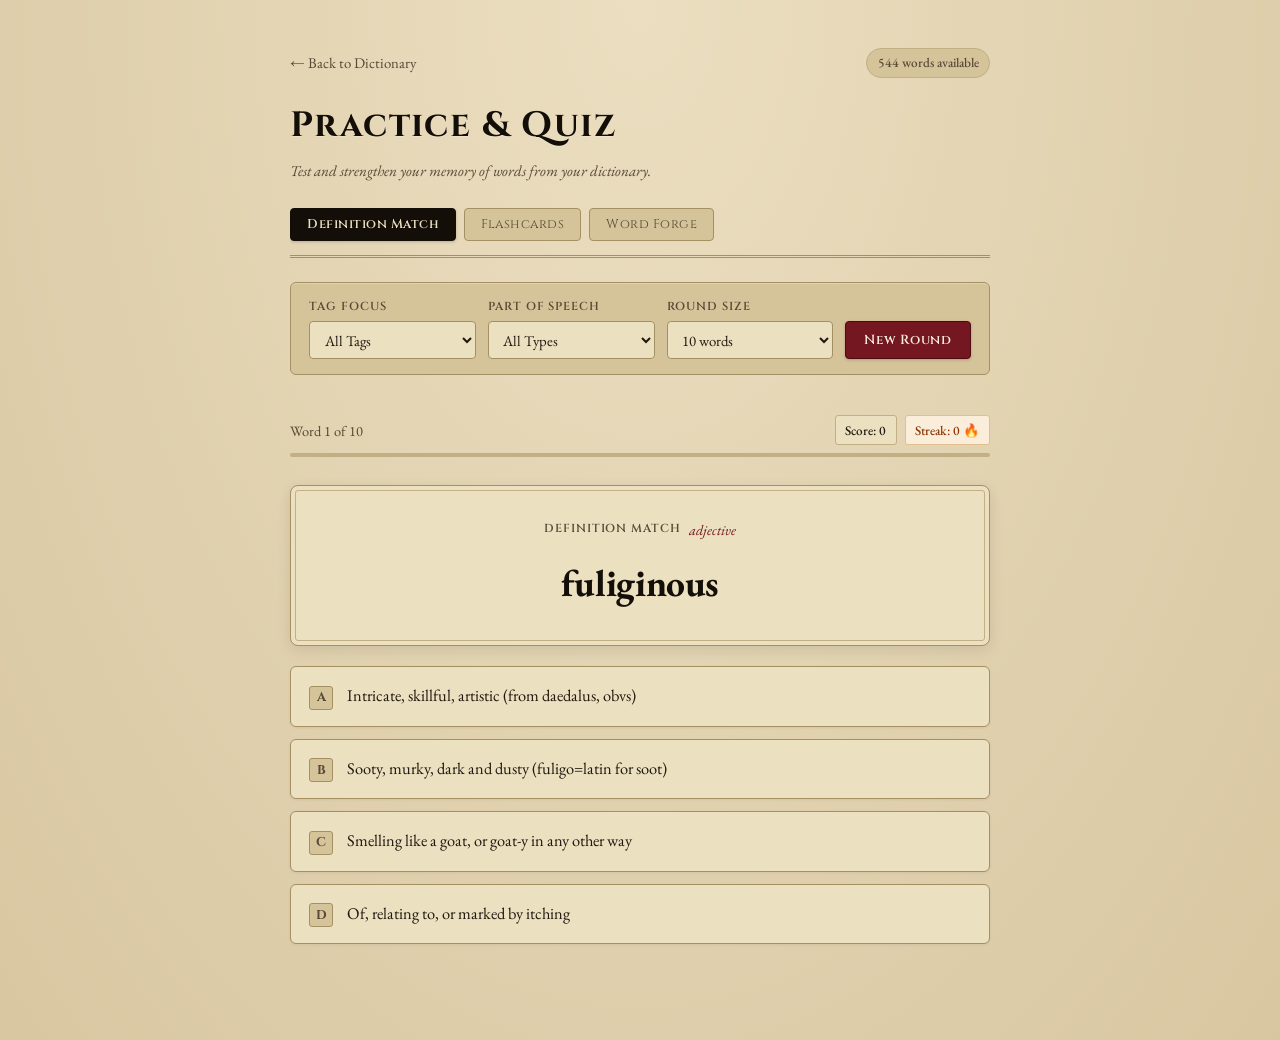
==== practice.html @ f1fd7e0b "Initial commit: Chelsea's Dictionary with 1800s vintage theme and practice games" ====
<!DOCTYPE html>
<html lang="en">
<head>
  <meta charset="UTF-8">
  <meta name="viewport" content="width=device-width, initial-scale=1.0, viewport-fit=cover">
  <meta name="theme-color" content="#e2d2ae">
  <meta name="description" content="Test and practice your vocabulary from Chelsea's Dictionary.">
  <title>Practice &amp; Quizzes &bull; Chelsea's Dictionary</title>
  <link rel="preconnect" href="https://fonts.googleapis.com">
  <link rel="preconnect" href="https://fonts.gstatic.com" crossorigin>
  <link href="https://fonts.googleapis.com/css2?family=Cinzel:wght@500;600;700&family=EB+Garamond:ital,wght@0,400..700;1,400..700&family=Libre+Baskerville:ital,wght@0,400;0,700;1,400&display=swap" rel="stylesheet">
  <link rel="stylesheet" href="css/styles.css">
</head>
<body>
  <div class="app-container">
    <header class="header">
      <div class="practice-top-nav">
        <a href="index.html" class="back-link">&larr; Back to Dictionary</a>
        <span class="pool-badge" id="practice-pool-badge">Loading words...</span>
      </div>

      <div class="practice-header-main">
        <h1 class="site-title">Practice &amp; Quiz</h1>
        <p class="practice-subtitle">Test and strengthen your memory of words from your dictionary.</p>
      </div>

      <!-- Mode Switcher Tabs -->
      <div class="mode-tabs" id="mode-tabs" role="tablist" aria-label="Game Modes">
        <button class="mode-tab-btn active" data-mode="quiz" role="tab" aria-selected="true">
          Definition Match
        </button>
        <button class="mode-tab-btn" data-mode="flashcards" role="tab" aria-selected="false">
          Flashcards
        </button>
        <button class="mode-tab-btn" data-mode="forge" role="tab" aria-selected="false">
          Word Forge
        </button>
      </div>

      <!-- Practice Controls & Filter Bar -->
      <div class="practice-controls-card">
        <div class="practice-controls-grid">
          <div class="control-col">
            <label for="practice-tag-select">Tag Focus</label>
            <select id="practice-tag-select" class="practice-select">
              <option value="all">All Tags</option>
              <option value="medical">medical</option>
              <option value="architecture">architecture</option>
              <option value="christian">christian</option>
              <option value="french">french</option>
              <option value="latin">latin</option>
            </select>
          </div>

          <div class="control-col">
            <label for="practice-pos-select">Part of Speech</label>
            <select id="practice-pos-select" class="practice-select">
              <option value="all">All Types</option>
              <option value="noun">noun</option>
              <option value="verb">verb</option>
              <option value="adjective">adjective</option>
              <option value="adverb">adverb</option>
              <option value="preposition">preposition</option>
              <option value="phrase">phrase</option>
            </select>
          </div>

          <div class="control-col">
            <label for="practice-round-size">Round Size</label>
            <select id="practice-round-size" class="practice-select">
              <option value="5">5 words</option>
              <option value="10" selected>10 words</option>
              <option value="20">20 words</option>
              <option value="all">All matching</option>
            </select>
          </div>

          <div class="control-col control-col-btn">
            <button id="practice-restart-btn" class="practice-action-btn" title="Restart with current settings">
              New Round
            </button>
          </div>
        </div>
      </div>
    </header>

    <main>
      <!-- Round Stats Bar -->
      <div class="round-status-bar" id="round-status-bar">
        <div class="status-left">
          <span class="status-progress-text" id="status-progress-text">Word 1 of 10</span>
        </div>
        <div class="status-right">
          <span class="stat-pill" id="score-pill">Score: 0</span>
          <span class="stat-pill streak-pill" id="streak-pill">Streak: 0 🔥</span>
        </div>
      </div>

      <!-- Progress Meter -->
      <div class="progress-meter" id="progress-meter">
        <div class="progress-meter-fill" id="progress-meter-fill" style="width: 0%"></div>
      </div>

      <!-- Game Arena (Displays Active Mode Screen) -->
      <div id="game-arena" class="game-arena" aria-live="polite">
        <!-- Injected dynamically by practice.js -->
      </div>
    </main>
  </div>

  <button id="back-to-top-btn" class="back-to-top-btn" aria-label="Back to top" title="Back to top">↑</button>

  <script type="module" src="js/practice.js"></script>
</body>
</html>
---- css/styles.css ----
:root {
  /* 1800s Antique Lexicon Color Palette - Darkened Aged Library Book */
  --bg: #e2d2ae;                /* Rich, darkened page of a very old library book */
  --bg-card: #d5c39a;           /* Deep aged vellum / library catalog stock */
  --bg-card-highlight: #ebe0bf; /* Warm inner folio leaf highlight */
  --bg-subtle: #cbb98e;         /* Toasted page margins */

  --text: #201810;              /* Dark iron-gall ink (rich antique charcoal-sepia) */
  --text-muted: #594836;        /* Aged walnut ink / secondary text */
  --text-light: #826f59;        /* Faded sepia / annotations & hints */

  --border: #c2af84;            /* Aged printer's rule */
  --border-dark: #a49063;       /* Engraved plate rule */
  --border-focus: #751720;      /* Bookbinder crimson focus */

  --accent-crimson: #751720;    /* Victorian Oxford crimson / morocco leather */
  --accent-crimson-hover: #5a1017;
  --accent-gold: #8a661c;       /* Antique brass / burnished gold */
  --accent-gold-light: #dfc792;

  --ink-black: #140e08;         /* Deepest printer's ink */

  /* Classical Lexicographical Typography */
  --font-serif: "EB Garamond", "Libre Baskerville", "Georgia", "Times New Roman", serif;
  --font-display: "Cinzel", "EB Garamond", "Georgia", serif;
  --font-sans: -apple-system, BlinkMacSystemFont, "Segoe UI", Roboto, "Helvetica Neue", Arial, sans-serif;
}

* {
  box-sizing: border-box;
  margin: 0;
  padding: 0;
}

html {
  -webkit-tap-highlight-color: transparent;
  scroll-behavior: smooth;
}

button, input, select, textarea, .filter-link, .tag-filter-btn, .tag-badge, .pos-choice-btn, .tag-choice-btn {
  touch-action: manipulation;
}

body {
  font-family: var(--font-serif);
  font-size: 1.05rem;
  background-color: var(--bg);
  color: var(--text);
  line-height: 1.6;
  -webkit-font-smoothing: antialiased;
  padding: 3rem 1.5rem 6rem;
  background-image: radial-gradient(ellipse at 50% 0%, rgba(243, 233, 208, 0.55) 0%, rgba(206, 187, 147, 0.5) 100%);
}

.app-container {
  max-width: 700px;
  margin: 0 auto;
}

/* ==========================================================================
   Header & Dictionary Identity
   ========================================================================== */
.header {
  margin-bottom: 2.5rem;
}

.header-row {
  display: flex;
  justify-content: space-between;
  align-items: center;
  margin-bottom: 1.25rem;
  flex-wrap: wrap;
  gap: 0.75rem;
}

.site-title {
  font-family: var(--font-display);
  font-size: 2.2rem;
  font-weight: 700;
  letter-spacing: 0.04em;
  color: var(--ink-black);
  text-shadow: 0 1px 0 rgba(243, 233, 208, 0.6);
}

.site-tagline {
  font-family: var(--font-serif);
  font-style: italic;
  font-size: 0.95rem;
  color: var(--text-muted);
  margin: 0.2rem 0 0.35rem;
  letter-spacing: 0.02em;
}

.word-count {
  font-family: var(--font-serif);
  font-style: italic;
  font-size: 0.875rem;
  color: var(--text-muted);
}

.header-actions {
  display: flex;
  align-items: center;
  gap: 0.6rem;
  flex-wrap: wrap;
}

.sort-select {
  background-color: var(--bg-card-highlight);
  color: var(--text);
  border: 1px solid var(--border-dark);
  padding: 0.45rem 0.65rem;
  border-radius: 4px;
  font-size: 0.875rem;
  font-family: var(--font-serif);
  outline: none;
  cursor: pointer;
  box-shadow: inset 0 1px 2px rgba(32, 24, 16, 0.06);
  transition: all 0.15s ease;
}

.sort-select:hover {
  border-color: var(--text-muted);
  background-color: #f2e7cc;
}

.sort-select:focus {
  border-color: var(--border-focus);
  background-color: #f2e7cc;
}

.export-btn {
  background-color: var(--bg-card-highlight);
  color: var(--text);
  border: 1px solid var(--border-dark);
  padding: 0.45rem 0.85rem;
  border-radius: 4px;
  font-size: 0.875rem;
  font-family: var(--font-serif);
  font-weight: 600;
  cursor: pointer;
  box-shadow: 0 1px 2px rgba(32, 24, 16, 0.06);
  transition: all 0.15s ease;
}

.export-btn:hover {
  border-color: var(--text-muted);
  background-color: #f2e7cc;
  color: var(--ink-black);
}

.add-word-btn {
  background-color: var(--accent-crimson);
  color: #f6ecdc;
  border: 1px solid #4a0c12;
  padding: 0.45rem 1rem;
  border-radius: 4px;
  font-size: 0.825rem;
  font-family: var(--font-display);
  letter-spacing: 0.04em;
  font-weight: 600;
  cursor: pointer;
  box-shadow: 0 1px 3px rgba(117, 23, 32, 0.3), inset 0 1px 0 rgba(243, 233, 208, 0.2);
  transition: all 0.15s ease;
}

.add-word-btn:hover {
  background-color: var(--accent-crimson-hover);
  box-shadow: 0 2px 5px rgba(117, 23, 32, 0.4);
}

/* ==========================================================================
   Search Register
   ========================================================================== */
.search-box {
  position: relative;
  margin-bottom: 1.25rem;
}

.search-input {
  width: 100%;
  padding: 0.75rem 2rem 0.75rem 0.95rem;
  font-size: 1.025rem;
  font-family: var(--font-serif);
  color: var(--text);
  background: var(--bg-card-highlight);
  border: 1px solid var(--border-dark);
  border-radius: 4px;
  outline: none;
  box-shadow: inset 0 1px 2px rgba(32, 24, 16, 0.08);
  transition: border-color 0.15s ease, background-color 0.15s ease, box-shadow 0.15s ease;
}

.search-input::placeholder {
  color: var(--text-light);
  font-style: italic;
}

.search-input:focus {
  border-color: var(--accent-crimson);
  background-color: #f2e7cc;
  box-shadow: 0 0 0 2px rgba(117, 23, 32, 0.14);
}

.clear-btn {
  position: absolute;
  right: 0.75rem;
  top: 50%;
  transform: translateY(-50%);
  background: none;
  border: none;
  color: var(--text-light);
  cursor: pointer;
  font-size: 0.95rem;
  padding: 0.2rem;
  display: none;
}

.clear-btn:hover {
  color: var(--text);
}

/* ==========================================================================
   Filters (Part of Speech & Tags)
   ========================================================================== */
.filter-group {
  display: flex;
  gap: 1.15rem;
  flex-wrap: wrap;
  padding-bottom: 0.75rem;
}

.filter-link {
  background: none;
  border: none;
  color: var(--text-muted);
  font-family: var(--font-serif);
  font-size: 0.95rem;
  cursor: pointer;
  padding: 0.2rem 0;
  text-decoration: none;
  transition: color 0.15s ease, border-color 0.15s ease;
}

.filter-link:hover {
  color: var(--text);
}

.filter-link.active {
  color: var(--accent-crimson);
  font-weight: 700;
  border-bottom: 2px solid var(--accent-crimson);
}

/* Tag Filter Row */
.tag-filter-row {
  display: flex;
  gap: 0.5rem;
  align-items: center;
  flex-wrap: wrap;
  padding-top: 0.65rem;
  border-top: 1px solid var(--border);
  border-bottom: 3px double var(--border-dark);
  padding-bottom: 0.85rem;
}

.tag-filter-label {
  font-family: var(--font-display);
  font-size: 0.725rem;
  font-weight: 600;
  color: var(--text-muted);
  text-transform: uppercase;
  letter-spacing: 0.08em;
  margin-right: 0.25rem;
}

.tag-filter-btn {
  background: var(--bg-card);
  border: 1px solid var(--border-dark);
  color: var(--text-muted);
  font-family: var(--font-serif);
  font-size: 0.825rem;
  padding: 0.2rem 0.65rem;
  border-radius: 3px;
  cursor: pointer;
  transition: all 0.15s ease;
}

.tag-filter-btn:hover {
  border-color: var(--text);
  color: var(--text);
  background-color: var(--bg-card-highlight);
}

.tag-filter-btn.active {
  background: var(--ink-black);
  color: var(--bg-card-highlight);
  border-color: var(--ink-black);
  font-weight: 600;
}

/* ==========================================================================
   Dictionary Word Entries
   ========================================================================== */
.words-list {
  display: flex;
  flex-direction: column;
}

.word-item {
  padding: 1.85rem 0;
  border-bottom: 1px solid var(--border);
  position: relative;
}

.word-header {
  display: flex;
  justify-content: space-between;
  align-items: baseline;
  gap: 0.75rem;
  margin-bottom: 0.35rem;
}

.word-term-group {
  display: flex;
  align-items: baseline;
  gap: 0.65rem;
  flex-wrap: wrap;
}

.word-term {
  font-family: var(--font-serif);
  font-size: 1.65rem;
  font-weight: 700;
  color: var(--ink-black);
  letter-spacing: -0.01em;
}

.word-pos {
  font-family: var(--font-serif);
  font-size: 0.95rem;
  color: var(--accent-crimson);
  font-style: italic;
}

/* Word Actions (Edit & Delete) */
.word-actions {
  display: flex;
  align-items: center;
  gap: 0.65rem;
  opacity: 0;
  transition: opacity 0.15s ease;
}

.word-item:hover .word-actions {
  opacity: 1;
}

.edit-word-btn {
  background: none;
  border: none;
  color: var(--text-muted);
  font-size: 0.825rem;
  font-family: var(--font-serif);
  font-style: italic;
  cursor: pointer;
  text-decoration: underline;
  text-underline-offset: 3px;
  padding: 0.2rem 0.25rem;
  transition: color 0.15s ease;
}

.edit-word-btn:hover {
  color: var(--accent-crimson);
}

.delete-word-btn {
  background: none;
  border: none;
  color: var(--text-light);
  font-size: 0.95rem;
  cursor: pointer;
  padding: 0.2rem 0.25rem;
  transition: color 0.15s ease;
}

.delete-word-btn:hover {
  color: var(--accent-crimson);
}

@media (hover: none) {
  .word-actions {
    opacity: 0.85;
  }
}

.word-definition {
  font-family: var(--font-serif);
  font-size: 1.075rem;
  color: var(--text);
  line-height: 1.65;
  margin-bottom: 0.55rem;
}

/* Word Tags Badges */
.word-tags {
  display: flex;
  gap: 0.4rem;
  flex-wrap: wrap;
  margin-top: 0.5rem;
}

.tag-badge {
  font-family: var(--font-serif);
  font-size: 0.775rem;
  color: var(--text-muted);
  background-color: var(--bg-card);
  border: 1px solid var(--border);
  padding: 0.15rem 0.55rem;
  border-radius: 3px;
  cursor: pointer;
  letter-spacing: 0.02em;
  transition: all 0.15s ease;
}

.tag-badge:hover {
  background-color: var(--accent-crimson);
  color: #f6ecdc;
  border-color: var(--accent-crimson);
}

.word-meta {
  font-family: var(--font-serif);
  font-size: 0.85rem;
  color: var(--text-light);
  font-style: italic;
  display: flex;
  gap: 0.5rem;
  align-items: center;
  flex-wrap: wrap;
  margin-top: 0.45rem;
}

.word-meta-item {
  display: inline-flex;
  align-items: center;
}

.word-meta-dot {
  color: var(--border-dark);
  margin: 0 0.2rem;
}

/* ==========================================================================
   Empty State
   ========================================================================== */
.empty-state {
  padding: 4rem 0;
  text-align: center;
}

.empty-title {
  font-family: var(--font-display);
  font-size: 1.15rem;
  color: var(--ink-black);
  margin-bottom: 0.35rem;
}

.empty-hint {
  font-family: var(--font-serif);
  font-size: 0.925rem;
  color: var(--text-muted);
}

.empty-hint code {
  background-color: var(--bg-card);
  border: 1px solid var(--border);
  padding: 0.15rem 0.4rem;
  border-radius: 3px;
  font-family: monospace;
  font-size: 0.85rem;
}

/* ==========================================================================
   Modal Dialogs (Folio Cards)
   ========================================================================== */
.modal-dialog {
  border: 1px solid var(--border-dark);
  border-radius: 8px;
  box-shadow: 0 20px 35px -5px rgba(32, 24, 16, 0.28), 0 8px 15px -6px rgba(32, 24, 16, 0.18);
  padding: 0;
  max-width: 530px;
  width: 90%;
  margin: auto;
  background: var(--bg-card-highlight);
}

.modal-dialog::backdrop {
  background-color: rgba(20, 14, 8, 0.55);
  backdrop-filter: blur(2px);
}

.modal-content {
  padding: 1.75rem;
}

.modal-header {
  display: flex;
  justify-content: space-between;
  align-items: center;
  margin-bottom: 1.25rem;
  border-bottom: 1px solid var(--border);
  padding-bottom: 0.75rem;
}

.modal-title {
  font-family: var(--font-display);
  font-size: 1.35rem;
  font-weight: 700;
  color: var(--ink-black);
  letter-spacing: 0.02em;
}

.modal-close-icon {
  background: none;
  border: none;
  font-size: 1.2rem;
  color: var(--text-muted);
  cursor: pointer;
  padding: 0.2rem;
}

.modal-close-icon:hover {
  color: var(--ink-black);
}

.form-field {
  margin-bottom: 1rem;
  display: flex;
  flex-direction: column;
  gap: 0.35rem;
}

.form-field label {
  font-family: var(--font-display);
  font-size: 0.75rem;
  font-weight: 600;
  color: var(--text-muted);
  text-transform: uppercase;
  letter-spacing: 0.06em;
}

.form-field input,
.form-field select,
.form-field textarea {
  width: 100%;
  padding: 0.65rem 0.8rem;
  font-size: 0.975rem;
  font-family: var(--font-serif);
  border: 1px solid var(--border-dark);
  border-radius: 4px;
  outline: none;
  background: var(--bg-card-highlight);
  color: var(--text);
  line-height: 1.5;
  transition: border-color 0.15s ease, box-shadow 0.15s ease, background-color 0.15s ease;
}

.form-field textarea {
  resize: vertical;
}

#smart-text-input {
  background: #f2e7cc;
}

.form-field input:focus,
.form-field select:focus,
.form-field textarea:focus {
  border-color: var(--accent-crimson);
  background: #f2e7cc;
  box-shadow: 0 0 0 2px rgba(117, 23, 32, 0.14);
}

/* Tag Picker in Modals */
.tag-picker {
  display: flex;
  flex-wrap: wrap;
  gap: 0.4rem;
  margin-bottom: 0.35rem;
}

.tag-choice-btn {
  background-color: var(--bg-card);
  border: 1px solid var(--border-dark);
  color: var(--text-muted);
  font-family: var(--font-serif);
  font-size: 0.825rem;
  padding: 0.25rem 0.65rem;
  border-radius: 3px;
  cursor: pointer;
  transition: all 0.15s ease;
}

.tag-choice-btn:hover {
  border-color: var(--text);
  color: var(--text);
}

.tag-choice-btn.active {
  background-color: var(--accent-crimson);
  color: #f6ecdc;
  border-color: var(--accent-crimson);
  font-weight: 600;
}

/* POS Picker in Modals */
.pos-picker {
  display: flex;
  flex-wrap: wrap;
  gap: 0.4rem;
  margin-bottom: 0.35rem;
}

.pos-choice-btn {
  background-color: var(--bg-card);
  border: 1px solid var(--border-dark);
  color: var(--text-muted);
  font-family: var(--font-serif);
  font-size: 0.825rem;
  padding: 0.25rem 0.65rem;
  border-radius: 3px;
  cursor: pointer;
  transition: all 0.15s ease;
}

.pos-choice-btn:hover {
  border-color: var(--text);
  color: var(--text);
}

.pos-choice-btn.active {
  background-color: var(--accent-crimson);
  color: #f6ecdc;
  border-color: var(--accent-crimson);
  font-weight: 600;
}

/* Parsed Preview */
.parsed-preview {
  background-color: var(--bg-card);
  border: 1px solid var(--border-dark);
  border-radius: 4px;
  padding: 0.85rem;
  margin-bottom: 1.25rem;
  font-size: 0.875rem;
  font-family: var(--font-serif);
}

.preview-header {
  font-family: var(--font-display);
  font-size: 0.725rem;
  font-weight: 600;
  color: var(--text-muted);
  text-transform: uppercase;
  letter-spacing: 0.08em;
  margin-bottom: 0.4rem;
}

.preview-row {
  display: flex;
  gap: 0.5rem;
  margin-top: 0.25rem;
  line-height: 1.4;
}

.preview-label {
  color: var(--text-muted);
  width: 110px;
  flex-shrink: 0;
}

.preview-val {
  color: var(--text);
  font-weight: 600;
  word-break: break-word;
}

/* Export Modal Styles */
.export-options {
  display: flex;
  flex-direction: column;
  gap: 0.5rem;
}

.radio-option {
  display: flex;
  align-items: flex-start;
  gap: 0.65rem;
  padding: 0.65rem 0.8rem;
  border: 1px solid var(--border);
  border-radius: 4px;
  cursor: pointer;
  transition: all 0.15s ease;
  background: var(--bg-card);
}

.radio-option:hover {
  border-color: var(--border-dark);
  background: var(--bg-card-highlight);
}

.radio-option:has(input:checked) {
  border-color: var(--accent-crimson);
  background: #f2e7cc;
}

.radio-option input[type="radio"] {
  width: auto;
  margin-top: 0.25rem;
  cursor: pointer;
  accent-color: var(--accent-crimson);
}

.option-title {
  display: block;
  font-family: var(--font-serif);
  font-weight: 600;
  font-size: 0.95rem;
  color: var(--text);
}

.option-desc {
  display: block;
  font-family: var(--font-serif);
  font-size: 0.825rem;
  color: var(--text-muted);
  margin-top: 0.1rem;
}

.export-preview {
  background-color: #f2e7cc;
  border: 1px solid var(--border-dark);
  border-radius: 4px;
  padding: 0.75rem;
  font-family: "Courier New", Courier, monospace;
  font-size: 0.8rem;
  line-height: 1.45;
  color: var(--text);
  max-height: 140px;
  overflow-y: auto;
  white-space: pre-wrap;
  word-break: break-word;
}

.modal-actions {
  display: flex;
  justify-content: flex-end;
  gap: 0.75rem;
  margin-top: 1.25rem;
}

.btn-cancel {
  background: none;
  border: 1px solid transparent;
  color: var(--text-muted);
  font-family: var(--font-serif);
  padding: 0.5rem 1rem;
  border-radius: 4px;
  font-size: 0.925rem;
  cursor: pointer;
}

.btn-cancel:hover {
  color: var(--text);
}

.btn-save {
  background: var(--accent-crimson);
  color: #f6ecdc;
  border: 1px solid #4a0c12;
  padding: 0.5rem 1.35rem;
  border-radius: 4px;
  font-size: 0.85rem;
  font-family: var(--font-display);
  letter-spacing: 0.03em;
  font-weight: 600;
  cursor: pointer;
  box-shadow: 0 1px 3px rgba(117, 23, 32, 0.25);
  transition: background-color 0.15s ease, opacity 0.15s ease;
}

.btn-save:hover:not(:disabled) {
  background-color: var(--accent-crimson-hover);
}

.btn-save:disabled {
  opacity: 0.4;
  cursor: not-allowed;
}

/* ==========================================================================
   Local Dev Indicator & Back to Top
   ========================================================================== */
.dev-indicator {
  position: fixed;
  bottom: 1rem;
  right: 1rem;
  background-color: var(--ink-black);
  color: #dfc792;
  border: 1px solid var(--border-dark);
  font-family: var(--font-serif);
  font-size: 0.775rem;
  padding: 0.35rem 0.7rem;
  border-radius: 999px;
  display: flex;
  align-items: center;
  gap: 0.4rem;
  opacity: 0.75;
  transition: opacity 0.2s ease;
  z-index: 1000;
}

.dev-indicator:hover {
  opacity: 1;
}

.pulse-dot {
  width: 6px;
  height: 6px;
  background-color: #3cb371;
  border-radius: 50%;
}

.back-to-top-btn {
  position: fixed;
  bottom: calc(1.5rem + env(safe-area-inset-bottom, 0px));
  right: 1.25rem;
  width: 42px;
  height: 42px;
  border-radius: 50%;
  background-color: var(--ink-black);
  color: #f6ecdc;
  border: 1px solid var(--accent-gold);
  box-shadow: 0 4px 12px rgba(32, 24, 16, 0.25);
  font-size: 1.15rem;
  font-weight: 600;
  display: flex;
  align-items: center;
  justify-content: center;
  cursor: pointer;
  opacity: 0;
  visibility: hidden;
  transform: translateY(8px);
  transition: opacity 0.2s ease, transform 0.2s ease, visibility 0.2s ease, background-color 0.2s ease;
  z-index: 900;
}

.back-to-top-btn.visible {
  opacity: 0.95;
  visibility: visible;
  transform: translateY(0);
}

.back-to-top-btn:hover {
  background-color: var(--accent-crimson);
  border-color: var(--accent-crimson);
}

.back-to-top-btn:active {
  transform: scale(0.92);
  opacity: 1;
}

/* ==========================================================================
   Practice & Quiz Page Styles
   ========================================================================== */
.title-with-nav {
  display: flex;
  align-items: baseline;
  gap: 0.75rem;
  flex-wrap: wrap;
}

.practice-nav-btn {
  display: inline-flex;
  align-items: center;
  font-size: 0.85rem;
  font-family: var(--font-serif);
  font-style: italic;
  color: var(--accent-crimson);
  background-color: var(--bg-card);
  border: 1px solid var(--border);
  padding: 0.25rem 0.75rem;
  border-radius: 999px;
  text-decoration: none;
  font-weight: 600;
  transition: all 0.15s ease;
}

.practice-nav-btn:hover {
  background-color: var(--accent-crimson);
  color: #f6ecdc;
  border-color: var(--accent-crimson);
}

.practice-top-nav {
  display: flex;
  justify-content: space-between;
  align-items: center;
  margin-bottom: 1.25rem;
}

.back-link {
  font-size: 0.925rem;
  font-family: var(--font-serif);
  color: var(--text-muted);
  text-decoration: none;
  display: inline-flex;
  align-items: center;
  gap: 0.25rem;
  transition: color 0.15s ease;
}

.back-link:hover {
  color: var(--accent-crimson);
}

.pool-badge {
  font-size: 0.825rem;
  font-family: var(--font-serif);
  color: var(--text-muted);
  background: var(--bg-card);
  border: 1px solid var(--border);
  padding: 0.2rem 0.65rem;
  border-radius: 999px;
  font-weight: 500;
}

.practice-header-main {
  margin-bottom: 1.5rem;
}

.practice-subtitle {
  font-family: var(--font-serif);
  font-style: italic;
  font-size: 0.95rem;
  color: var(--text-muted);
  margin-top: 0.35rem;
}

/* Mode Switcher Tabs */
.mode-tabs {
  display: flex;
  gap: 0.5rem;
  border-bottom: 3px double var(--border-dark);
  padding-bottom: 0.85rem;
  margin-bottom: 1.5rem;
  overflow-x: auto;
  scrollbar-width: none;
}

.mode-tabs::-webkit-scrollbar {
  display: none;
}

.mode-tab-btn {
  background: var(--bg-card);
  border: 1px solid var(--border-dark);
  color: var(--text-muted);
  font-family: var(--font-display);
  font-size: 0.8rem;
  letter-spacing: 0.04em;
  padding: 0.45rem 1rem;
  border-radius: 4px;
  cursor: pointer;
  transition: all 0.15s ease;
  white-space: nowrap;
}

.mode-tab-btn:hover {
  border-color: var(--text);
  color: var(--text);
}

.mode-tab-btn.active {
  background-color: var(--ink-black);
  color: var(--bg-card-highlight);
  border-color: var(--ink-black);
  font-weight: 600;
  box-shadow: 0 1px 3px rgba(32, 24, 16, 0.22);
}

/* Practice Controls Card */
.practice-controls-card {
  background-color: var(--bg-card);
  border: 1px solid var(--border-dark);
  border-radius: 6px;
  padding: 0.95rem 1.15rem;
  margin-bottom: 1.5rem;
  box-shadow: inset 0 1px 0 rgba(243, 233, 208, 0.4);
}

.practice-controls-grid {
  display: flex;
  gap: 0.75rem;
  flex-wrap: wrap;
  align-items: flex-end;
}

.control-col {
  flex: 1;
  min-width: 120px;
  display: flex;
  flex-direction: column;
  gap: 0.3rem;
}

.control-col label {
  font-family: var(--font-display);
  font-size: 0.725rem;
  font-weight: 600;
  color: var(--text-muted);
  text-transform: uppercase;
  letter-spacing: 0.08em;
}

.practice-select {
  width: 100%;
  background: var(--bg-card-highlight);
  border: 1px solid var(--border-dark);
  color: var(--text);
  font-size: 0.925rem;
  font-family: var(--font-serif);
  padding: 0.45rem 0.65rem;
  border-radius: 4px;
  outline: none;
  min-height: 38px;
  transition: border-color 0.15s ease, box-shadow 0.15s ease, background-color 0.15s ease;
}

.practice-select:focus {
  border-color: var(--accent-crimson);
  background-color: #f2e7cc;
  box-shadow: 0 0 0 2px rgba(117, 23, 32, 0.12);
}

.control-col-btn {
  flex: 0 0 auto;
}

.practice-action-btn {
  background-color: var(--accent-crimson);
  color: #f6ecdc;
  border: 1px solid #4a0c12;
  font-family: var(--font-display);
  font-size: 0.825rem;
  letter-spacing: 0.04em;
  font-weight: 600;
  padding: 0.45rem 1.15rem;
  border-radius: 4px;
  cursor: pointer;
  min-height: 38px;
  box-shadow: 0 1px 3px rgba(117, 23, 32, 0.25);
  transition: background-color 0.15s ease;
  display: inline-flex;
  align-items: center;
  justify-content: center;
}

.practice-action-btn:hover {
  background-color: var(--accent-crimson-hover);
}

/* Round Status Bar & Progress Meter */
.round-status-bar {
  display: flex;
  justify-content: space-between;
  align-items: center;
  margin-bottom: 0.5rem;
  font-size: 0.9rem;
  font-family: var(--font-serif);
  color: var(--text-muted);
}

.status-right {
  display: flex;
  gap: 0.5rem;
  align-items: center;
}

.stat-pill {
  background: var(--bg-card-highlight);
  border: 1px solid var(--border);
  padding: 0.2rem 0.6rem;
  border-radius: 3px;
  font-weight: 500;
  font-size: 0.825rem;
  color: var(--text);
  font-family: var(--font-serif);
}

.streak-pill {
  color: #8b3400;
  background: #faeedb;
  border-color: #e5be90;
}

.progress-meter {
  height: 4px;
  background: var(--border);
  border-radius: 2px;
  overflow: hidden;
  margin-bottom: 1.75rem;
}

.progress-meter-fill {
  height: 100%;
  background: var(--accent-crimson);
  border-radius: 2px;
  transition: width 0.3s cubic-bezier(0.16, 1, 0.3, 1);
}

/* ==========================================================================
   Quiz Mode (Definition Match)
   ========================================================================== */
.quiz-container {
  display: flex;
  flex-direction: column;
  gap: 1.25rem;
}

.quiz-prompt-card {
  background: var(--bg-card-highlight);
  border: 1px solid var(--border-dark);
  border-radius: 8px;
  padding: 2rem 1.5rem;
  text-align: center;
  box-shadow: 0 4px 14px rgba(32, 24, 16, 0.1);
  outline: 1px solid var(--border);
  outline-offset: -6px;
}

.quiz-prompt-header {
  display: flex;
  justify-content: center;
  align-items: center;
  gap: 0.5rem;
  margin-bottom: 0.75rem;
}

.quiz-hint-tag {
  font-family: var(--font-display);
  font-size: 0.725rem;
  font-weight: 600;
  text-transform: uppercase;
  letter-spacing: 0.08em;
  color: var(--text-muted);
}

.quiz-pos-badge {
  font-family: var(--font-serif);
  font-size: 0.9rem;
  font-style: italic;
  color: var(--accent-crimson);
}

.quiz-prompt-word {
  font-family: var(--font-serif);
  font-size: 2.35rem;
  font-weight: 700;
  letter-spacing: -0.01em;
  color: var(--ink-black);
}

.quiz-choices-grid {
  display: grid;
  grid-template-columns: 1fr;
  gap: 0.75rem;
}

.quiz-choice-btn {
  display: flex;
  align-items: baseline;
  gap: 0.85rem;
  background: var(--bg-card-highlight);
  border: 1px solid var(--border-dark);
  border-radius: 6px;
  padding: 1rem 1.15rem;
  text-align: left;
  cursor: pointer;
  font-family: var(--font-serif);
  font-size: 1.025rem;
  color: var(--text);
  line-height: 1.5;
  transition: all 0.15s ease;
  box-shadow: 0 1px 3px rgba(32, 24, 16, 0.06);
}

.quiz-choice-btn:hover:not(:disabled) {
  border-color: var(--text);
  background-color: #f2e7cc;
  transform: translateY(-1px);
  box-shadow: 0 3px 8px rgba(32, 24, 16, 0.12);
}

.choice-letter {
  font-family: var(--font-display);
  font-size: 0.8rem;
  font-weight: 700;
  color: var(--text-muted);
  border: 1px solid var(--border-dark);
  background: var(--bg-card);
  border-radius: 3px;
  width: 24px;
  height: 24px;
  display: inline-flex;
  align-items: center;
  justify-content: center;
  flex-shrink: 0;
}

.quiz-choice-btn.correct {
  border-color: #275629 !important;
  background-color: #e2ede3 !important;
  color: #173b18 !important;
  font-weight: 600;
}

.quiz-choice-btn.correct .choice-letter {
  border-color: #275629;
  background: #275629;
  color: #f6ecdc;
}

.quiz-choice-btn.incorrect {
  border-color: #8b1f1f !important;
  background-color: #f3dddd !important;
  color: #5c1111 !important;
  opacity: 0.88;
}

.quiz-choice-btn.incorrect .choice-letter {
  border-color: #8b1f1f;
  background: #8b1f1f;
  color: #f6ecdc;
}

.quiz-feedback-box {
  border-radius: 6px;
  padding: 1.1rem 1.35rem;
  display: flex;
  justify-content: space-between;
  align-items: center;
  gap: 1rem;
  flex-wrap: wrap;
  animation: fadeIn 0.2s ease;
}

.feedback-correct {
  background: #e2ede3;
  border: 1px solid #a3cba8;
  color: #173b18;
}

.feedback-incorrect {
  background: #f3dddd;
  border: 1px solid #dfa5a5;
  color: #5c1111;
}

.feedback-title {
  font-family: var(--font-display);
  font-weight: 700;
  font-size: 1rem;
  letter-spacing: 0.02em;
  margin-bottom: 0.2rem;
}

.feedback-desc {
  font-family: var(--font-serif);
  font-size: 0.95rem;
  line-height: 1.45;
}

.feedback-meta {
  font-family: var(--font-serif);
  font-style: italic;
  font-size: 0.825rem;
  opacity: 0.9;
  margin-top: 0.25rem;
}

.feedback-next-btn {
  background: var(--ink-black);
  color: #f6ecdc;
  border: 1px solid var(--ink-black);
  font-family: var(--font-display);
  font-size: 0.85rem;
  letter-spacing: 0.04em;
  font-weight: 600;
  padding: 0.65rem 1.35rem;
  border-radius: 4px;
  cursor: pointer;
  box-shadow: 0 1px 3px rgba(32, 24, 16, 0.25);
  transition: background 0.15s ease;
  flex-shrink: 0;
}

.feedback-next-btn:hover {
  background: #32251a;
}

/* ==========================================================================
   Flashcards Mode (Archival Index Cards)
   ========================================================================== */
.flashcard-scene {
  perspective: 1000px;
  display: flex;
  flex-direction: column;
  gap: 1.5rem;
}

.flashcard {
  width: 100%;
  min-height: 280px;
  border-radius: 8px;
  position: relative;
  transform-style: preserve-3d;
  transition: transform 0.4s cubic-bezier(0.16, 1, 0.3, 1);
  cursor: pointer;
  box-shadow: 0 8px 24px rgba(32, 24, 16, 0.14);
}

.flashcard.is-flipped {
  transform: rotateY(180deg);
}

.flashcard-face {
  position: absolute;
  width: 100%;
  height: 100%;
  backface-visibility: hidden;
  border-radius: 8px;
  border: 1px solid var(--border-dark);
  background: var(--bg-card-highlight);
  outline: 1px solid var(--border);
  outline-offset: -8px;
  padding: 1.75rem;
  display: flex;
  flex-direction: column;
  justify-content: space-between;
  box-sizing: border-box;
}

.flashcard-back {
  transform: rotateY(180deg);
  background: #d4c297;
  border: 1px solid var(--border-dark);
  outline: 1px solid var(--border);
  outline-offset: -8px;
}

.flashcard-header {
  display: flex;
  justify-content: space-between;
  align-items: center;
}

.flashcard-badge {
  font-family: var(--font-display);
  font-size: 0.725rem;
  font-weight: 600;
  text-transform: uppercase;
  letter-spacing: 0.08em;
  color: var(--text-muted);
}

.flashcard-pos {
  font-family: var(--font-serif);
  font-size: 0.9rem;
  font-style: italic;
  color: var(--accent-crimson);
}

.flashcard-body {
  text-align: center;
  padding: 1.5rem 0;
}

.flashcard-term {
  font-family: var(--font-serif);
  font-size: 2.35rem;
  font-weight: 700;
  color: var(--ink-black);
  margin-bottom: 0.5rem;
}

.flashcard-term-small {
  font-family: var(--font-serif);
  font-size: 1.45rem;
  font-weight: 700;
  color: var(--ink-black);
  margin-bottom: 0.75rem;
}

.flashcard-source-hint {
  font-family: var(--font-serif);
  font-size: 0.9rem;
  color: var(--text-muted);
  font-style: italic;
}

.flashcard-def {
  font-family: var(--font-serif);
  font-size: 1.15rem;
  line-height: 1.6;
  color: var(--text);
  margin-bottom: 0.85rem;
}

.flashcard-tags {
  display: flex;
  justify-content: center;
  gap: 0.35rem;
  margin-bottom: 0.5rem;
}

.flashcard-meta {
  font-family: var(--font-serif);
  font-size: 0.85rem;
  color: var(--text-muted);
  font-style: italic;
}

.flashcard-footer {
  text-align: center;
}

.flip-hint {
  font-family: var(--font-serif);
  font-style: italic;
  font-size: 0.825rem;
  color: var(--text-light);
}

.flashcard-actions {
  display: flex;
  gap: 0.75rem;
  justify-content: center;
}

.fc-btn {
  flex: 1;
  max-width: 170px;
  min-height: 44px;
  border-radius: 4px;
  font-family: var(--font-serif);
  font-size: 0.925rem;
  font-weight: 600;
  cursor: pointer;
  transition: all 0.15s ease;
  display: inline-flex;
  align-items: center;
  justify-content: center;
}

.fc-learning {
  background: #f3dddd;
  border: 1px solid #bc5a5a;
  color: #7b1d1d;
}

.fc-learning:hover {
  background: #eccbcb;
  border-color: #922626;
}

.fc-flip {
  background: var(--bg-card-highlight);
  border: 1px solid var(--border-dark);
  color: var(--text);
}

.fc-flip:hover {
  background: #dfcfab;
}

.fc-mastered {
  background: #205027;
  border: 1px solid #143719;
  color: #f6ecdc;
}

.fc-mastered:hover {
  background: #15391b;
}

/* ==========================================================================
   Word Forge Mode (Movable Type Galley)
   ========================================================================== */
.forge-container {
  display: flex;
  flex-direction: column;
  gap: 1.5rem;
}

.forge-clue-card {
  background: var(--bg-card-highlight);
  border: 1px solid var(--border-dark);
  border-radius: 8px;
  padding: 1.65rem 1.5rem;
  text-align: center;
  box-shadow: 0 4px 14px rgba(32, 24, 16, 0.1);
  outline: 1px solid var(--border);
  outline-offset: -6px;
}

.forge-clue-header {
  display: flex;
  justify-content: center;
  align-items: center;
  gap: 0.5rem;
  margin-bottom: 0.5rem;
}

.forge-tag {
  font-family: var(--font-display);
  font-size: 0.725rem;
  font-weight: 600;
  text-transform: uppercase;
  letter-spacing: 0.08em;
  color: var(--text-muted);
}

.forge-definition {
  font-family: var(--font-serif);
  font-size: 1.35rem;
  line-height: 1.55;
  color: var(--ink-black);
  font-style: italic;
}

.forge-source-hint {
  font-family: var(--font-serif);
  font-size: 0.875rem;
  color: var(--text-muted);
  font-style: italic;
  margin-top: 0.5rem;
}

.forge-slots-row {
  display: flex;
  gap: 0.45rem;
  justify-content: center;
  flex-wrap: wrap;
  min-height: 52px;
}

.forge-slot {
  width: 44px;
  height: 50px;
  border-bottom: 3px solid var(--accent-gold);
  background: rgba(194, 175, 132, 0.4);
  display: flex;
  align-items: center;
  justify-content: center;
  font-family: var(--font-serif);
  font-size: 1.55rem;
  font-weight: 700;
  color: var(--ink-black);
  cursor: pointer;
  transition: all 0.15s ease;
  border-radius: 3px 3px 0 0;
}

.forge-slot.filled {
  border-bottom-color: var(--ink-black);
  background: #f2e7cc;
  box-shadow: inset 0 1px 2px rgba(32, 24, 16, 0.1);
}

.forge-slot.empty {
  border-bottom-color: var(--border-dark);
}

.forge-bank-row {
  display: flex;
  gap: 0.45rem;
  justify-content: center;
  flex-wrap: wrap;
  padding: 0.5rem 0;
}

/* Movable Type Letter Blocks */
.forge-tile-btn {
  width: 44px;
  height: 48px;
  border: 1px solid #998357;
  background: linear-gradient(180deg, #f0e4c8 0%, #d4c197 100%);
  border-radius: 4px;
  font-family: var(--font-serif);
  font-size: 1.35rem;
  font-weight: 700;
  color: var(--ink-black);
  box-shadow: 0 3px 0 #786439, 0 4px 6px rgba(32, 24, 16, 0.18);
  cursor: pointer;
  transition: all 0.12s ease;
}

.forge-tile-btn:hover:not(:disabled) {
  transform: translateY(-2px);
  box-shadow: 0 5px 0 #786439, 0 6px 8px rgba(32, 24, 16, 0.22);
  border-color: var(--ink-black);
}

.forge-tile-btn:active:not(:disabled) {
  transform: translateY(2px);
  box-shadow: 0 1px 0 #786439;
}

.forge-tile-btn.used {
  background: #ccba95;
  opacity: 0.35;
  box-shadow: none;
  border-color: #b7a37e;
  cursor: default;
}

.forge-controls {
  display: flex;
  gap: 0.5rem;
  justify-content: center;
}

.forge-btn-clear, .forge-btn-hint {
  background: var(--bg-card-highlight);
  border: 1px solid var(--border-dark);
  color: var(--text-muted);
  font-family: var(--font-serif);
  padding: 0.5rem 1rem;
  border-radius: 4px;
  font-size: 0.875rem;
  cursor: pointer;
  transition: all 0.15s ease;
}

.forge-btn-clear:hover, .forge-btn-hint:hover {
  border-color: var(--text);
  color: var(--text);
  background: #f2e7cc;
}

.forge-btn-check {
  background: var(--accent-crimson);
  border: 1px solid #4a0c12;
  color: #f6ecdc;
  padding: 0.5rem 1.35rem;
  border-radius: 4px;
  font-size: 0.85rem;
  font-family: var(--font-display);
  letter-spacing: 0.03em;
  font-weight: 600;
  cursor: pointer;
  box-shadow: 0 1px 3px rgba(117, 23, 32, 0.25);
  transition: background 0.15s ease;
}

.forge-btn-check:hover {
  background: var(--accent-crimson-hover);
}

.forge-feedback {
  margin-top: 1.5rem;
  padding: 1.25rem 1.5rem;
  border-radius: 6px;
  text-align: center;
  display: flex;
  flex-direction: column;
  align-items: center;
  gap: 1rem;
  animation: fadeIn 0.2s ease;
}

.forge-feedback.feedback-correct {
  background: #e2ede3;
  border: 1px solid #a3cba8;
  color: #173b18;
}

.forge-feedback.feedback-incorrect {
  background: #f3dddd;
  border: 1px solid #dfa5a5;
  color: #5c1111;
}

.forge-feedback-msg {
  display: flex;
  flex-direction: column;
  gap: 0.35rem;
  align-items: center;
}

.forge-feedback-def {
  font-family: var(--font-serif);
  font-size: 0.95rem;
  opacity: 0.95;
  max-width: 520px;
  line-height: 1.5;
}

.forge-action-row {
  margin-top: 0.75rem;
  width: 100%;
  display: flex;
  justify-content: center;
}

.forge-next-btn {
  background: var(--ink-black);
  color: #f6ecdc;
  border: 1px solid var(--ink-black);
  font-family: var(--font-display);
  font-size: 0.95rem;
  letter-spacing: 0.04em;
  font-weight: 600;
  padding: 0.75rem 2.5rem;
  border-radius: 4px;
  cursor: pointer;
  box-shadow: 0 2px 5px rgba(32, 24, 16, 0.25);
  transition: all 0.15s ease;
  min-height: 46px;
  display: inline-flex;
  align-items: center;
  justify-content: center;
}

.forge-next-btn:hover {
  background: #32251a;
  transform: translateY(-1px);
}

.forge-next-btn:active {
  transform: translateY(0);
}

/* ==========================================================================
   Round Summary Screen
   ========================================================================== */
.summary-container {
  display: flex;
  flex-direction: column;
  gap: 1.5rem;
}

.summary-score-hero {
  background: var(--bg-card-highlight);
  border: 1px solid var(--border-dark);
  border-radius: 8px;
  padding: 2.25rem 1.5rem;
  text-align: center;
  box-shadow: 0 6px 18px rgba(32, 24, 16, 0.1);
  outline: 1px solid var(--border);
  outline-offset: -6px;
}

.summary-label {
  font-family: var(--font-display);
  font-size: 0.75rem;
  font-weight: 600;
  text-transform: uppercase;
  letter-spacing: 0.08em;
  color: var(--text-muted);
}

.summary-score-number {
  font-family: var(--font-serif);
  font-size: 3.25rem;
  font-weight: 700;
  color: var(--accent-crimson);
  margin: 0.35rem 0;
}

.summary-total {
  font-size: 1.5rem;
  color: var(--text-muted);
  font-weight: 400;
}

.summary-pct {
  font-family: var(--font-display);
  font-size: 0.95rem;
  font-weight: 600;
  color: var(--ink-black);
  margin-bottom: 0.5rem;
}

.summary-praise {
  font-family: var(--font-serif);
  font-style: italic;
  font-size: 1rem;
  color: var(--text-muted);
  max-width: 460px;
  margin: 0 auto;
  line-height: 1.5;
}

.summary-review-card {
  background: var(--bg-card);
  border: 1px solid var(--border-dark);
  border-radius: 8px;
  padding: 1.5rem;
}

.review-title {
  font-family: var(--font-display);
  font-size: 1rem;
  font-weight: 600;
  margin-bottom: 1rem;
  color: var(--ink-black);
}

.review-words-list {
  display: flex;
  flex-direction: column;
  gap: 0.85rem;
  margin-bottom: 1.25rem;
}

.review-word-item {
  padding-bottom: 0.85rem;
  border-bottom: 1px solid var(--border);
}

.review-word-item:last-child {
  border-bottom: none;
  padding-bottom: 0;
}

.review-term-row {
  display: flex;
  align-items: baseline;
  gap: 0.5rem;
  margin-bottom: 0.2rem;
}

.review-term {
  font-family: var(--font-serif);
  font-size: 1.25rem;
  font-weight: 700;
  color: var(--ink-black);
}

.review-pos {
  font-family: var(--font-serif);
  font-size: 0.85rem;
  color: var(--accent-crimson);
  font-style: italic;
}

.review-def {
  font-family: var(--font-serif);
  font-size: 0.95rem;
  color: var(--text);
  line-height: 1.5;
}

.review-practice-btn {
  width: 100%;
  background: var(--bg-card-highlight);
  border: 1px solid var(--border-dark);
  color: var(--text);
  padding: 0.75rem 1rem;
  border-radius: 4px;
  font-family: var(--font-serif);
  font-size: 0.95rem;
  font-weight: 600;
  cursor: pointer;
  transition: all 0.15s ease;
}

.review-practice-btn:hover {
  background: var(--ink-black);
  color: #f6ecdc;
  border-color: var(--ink-black);
}

.summary-actions {
  display: flex;
  gap: 0.75rem;
  justify-content: center;
  flex-wrap: wrap;
}

.summary-back-btn {
  background: none;
  border: 1px solid var(--border-dark);
  color: var(--text);
  padding: 0.45rem 1.15rem;
  border-radius: 4px;
  font-family: var(--font-serif);
  font-size: 0.9rem;
  text-decoration: none;
  display: inline-flex;
  align-items: center;
  justify-content: center;
  min-height: 38px;
  transition: all 0.15s ease;
}

.summary-back-btn:hover {
  border-color: var(--text);
  background: var(--bg-card-highlight);
}

.summary-perfect-card {
  text-align: center;
  padding: 2rem;
  background: #e2ede3;
  border: 1px solid #a3cba8;
  border-radius: 8px;
  color: #173b18;
}

.perfect-trophy {
  font-size: 2rem;
  margin-bottom: 0.5rem;
}

.perfect-text {
  font-family: var(--font-serif);
  font-weight: 600;
  font-size: 1.05rem;
}

/* ==========================================================================
   Empty Arena State
   ========================================================================== */
.empty-arena {
  background: var(--bg-card-highlight);
  border: 1px solid var(--border-dark);
  border-radius: 8px;
  padding: 3rem 1.5rem;
  text-align: center;
  outline: 1px solid var(--border);
  outline-offset: -6px;
}

.empty-icon {
  font-size: 2.5rem;
  margin-bottom: 0.75rem;
}

.empty-title {
  font-family: var(--font-display);
  font-size: 1.25rem;
  font-weight: 600;
  margin-bottom: 0.35rem;
  color: var(--ink-black);
}

.empty-subtitle {
  font-family: var(--font-serif);
  font-size: 0.95rem;
  color: var(--text-muted);
  margin-bottom: 1.25rem;
}

/* ==========================================================================
   Animations
   ========================================================================== */
@keyframes fadeIn {
  from {
    opacity: 0;
    transform: translateY(4px);
  }
  to {
    opacity: 1;
    transform: translateY(0);
  }
}

/* ==========================================================================
   Mobile Optimizations (< 640px)
   ========================================================================== */
@media (max-width: 640px) {
  body {
    padding: 1.25rem 1rem calc(4.5rem + env(safe-area-inset-bottom, 0px)) 1rem;
    font-size: 1rem;
  }

  /* Header */
  .header {
    margin-bottom: 1.5rem;
  }

  .header-row {
    margin-bottom: 1rem;
    gap: 0.5rem;
  }

  .site-title {
    font-size: 1.75rem;
  }

  .header-actions {
    width: 100%;
    display: flex;
    align-items: center;
    gap: 0.4rem;
    margin-top: 0.25rem;
  }

  .sort-select {
    flex: 1;
    min-width: 0;
    min-height: 42px;
    font-size: 16px !important;
    padding: 0.45rem 0.65rem;
  }

  .export-btn {
    flex-shrink: 0;
    min-height: 42px;
    padding: 0.5rem 0.75rem;
    font-size: 0.85rem;
    display: inline-flex;
    align-items: center;
    justify-content: center;
  }

  .add-word-btn {
    flex-shrink: 0;
    min-height: 42px;
    padding: 0.5rem 0.9rem;
    font-size: 0.825rem;
    display: inline-flex;
    align-items: center;
    justify-content: center;
  }

  /* Search */
  .search-box {
    margin-bottom: 1rem;
  }

  .search-input {
    min-height: 44px;
    font-size: 16px !important;
    padding: 0.75rem 2.25rem 0.75rem 0.85rem;
  }

  .clear-btn {
    width: 38px;
    height: 38px;
    display: flex;
    align-items: center;
    justify-content: center;
    right: 0.35rem;
  }

  /* Horizontal Scrolling Filters */
  .filter-group {
    display: flex;
    gap: 0.4rem;
    overflow-x: auto;
    flex-wrap: nowrap;
    -webkit-overflow-scrolling: touch;
    scrollbar-width: none;
    padding-bottom: 0.5rem;
    margin-bottom: 0.25rem;
  }

  .filter-group::-webkit-scrollbar {
    display: none;
  }

  .filter-link {
    flex-shrink: 0;
    padding: 0.35rem 0.65rem;
    border-radius: 4px;
    font-size: 0.875rem;
    background: var(--bg-card);
    border: 1px solid var(--border-dark);
    color: var(--text-muted);
    border-bottom: 1px solid var(--border-dark);
    transition: all 0.15s ease;
  }

  .filter-link.active {
    background: var(--ink-black);
    color: var(--bg-card-highlight);
    border-color: var(--ink-black);
    font-weight: 600;
  }

  .tag-filter-row {
    display: flex;
    gap: 0.4rem;
    align-items: center;
    overflow-x: auto;
    flex-wrap: nowrap;
    -webkit-overflow-scrolling: touch;
    scrollbar-width: none;
    padding-top: 0.5rem;
    padding-bottom: 0.6rem;
  }

  .tag-filter-row::-webkit-scrollbar {
    display: none;
  }

  .tag-filter-label {
    flex-shrink: 0;
  }

  .tag-filter-btn {
    flex-shrink: 0;
    padding: 0.35rem 0.75rem;
    font-size: 0.8rem;
    min-height: 32px;
  }

  /* Word Items */
  .word-item {
    padding: 1.35rem 0;
  }

  .word-term {
    font-size: 1.45rem;
  }

  .word-actions {
    opacity: 1; /* always visible on mobile */
    gap: 0.5rem;
  }

  .edit-word-btn {
    padding: 0.3rem 0.6rem;
    font-size: 0.85rem;
    background-color: var(--bg-card);
    border: 1px solid var(--border);
    border-radius: 4px;
    text-decoration: none;
    min-height: 34px;
    display: inline-flex;
    align-items: center;
    justify-content: center;
  }

  .delete-word-btn {
    padding: 0.3rem 0.65rem;
    font-size: 0.95rem;
    background-color: var(--bg-card);
    border: 1px solid var(--border);
    border-radius: 4px;
    min-height: 34px;
    min-width: 34px;
    display: inline-flex;
    align-items: center;
    justify-content: center;
  }

  /* Modals as Bottom Sheets */
  .modal-dialog {
    width: 100%;
    max-width: 100%;
    margin: auto 0 0 0;
    border-radius: 14px 14px 0 0;
    max-height: 90dvh;
    max-height: 90vh;
    box-shadow: 0 -10px 30px rgba(32, 24, 16, 0.3);
    animation: slideUpSheet 0.25s cubic-bezier(0.16, 1, 0.3, 1);
  }

  @keyframes slideUpSheet {
    from {
      transform: translateY(100%);
    }
    to {
      transform: translateY(0);
    }
  }

  .modal-content {
    padding: 1.25rem 1rem calc(1.25rem + env(safe-area-inset-bottom, 0px));
    max-height: 90dvh;
    max-height: 90vh;
    overflow-y: auto;
    -webkit-overflow-scrolling: touch;
  }

  .modal-header {
    margin-bottom: 1rem;
    position: sticky;
    top: 0;
    background: var(--bg-card-highlight);
    z-index: 2;
    padding-bottom: 0.5rem;
    border-bottom: 1px solid var(--border);
  }

  .modal-close-icon {
    font-size: 1.35rem;
    padding: 0.35rem;
    min-width: 40px;
    min-height: 40px;
    display: inline-flex;
    align-items: center;
    justify-content: center;
  }

  .form-field input,
  .form-field select,
  .form-field textarea {
    font-size: 16px !important; /* Critical: stops iOS zoom */
  }

  .pos-choice-btn,
  .tag-choice-btn {
    padding: 0.35rem 0.75rem;
    font-size: 0.85rem;
    min-height: 34px;
  }

  .parsed-preview {
    padding: 0.75rem;
  }

  .preview-row {
    flex-direction: column;
    gap: 0.1rem;
    margin-top: 0.35rem;
  }

  .preview-label {
    width: auto;
    font-size: 0.725rem;
  }

  .modal-actions {
    position: sticky;
    bottom: 0;
    background: var(--bg-card-highlight);
    padding-top: 0.75rem;
    padding-bottom: 0.25rem;
    margin-top: 1rem;
    border-top: 1px solid var(--border);
    display: flex;
    gap: 0.5rem;
  }

  .btn-cancel,
  .btn-save {
    flex: 1;
    text-align: center;
    padding: 0.75rem 1rem;
    font-size: 0.95rem;
    min-height: 46px;
    display: inline-flex;
    align-items: center;
    justify-content: center;
    border-radius: 4px;
  }

  /* Dev Indicator on mobile */
  .dev-indicator {
    bottom: calc(0.75rem + env(safe-area-inset-bottom, 0px));
    left: 0.75rem;
    right: auto;
    font-size: 0.65rem;
    padding: 0.25rem 0.5rem;
    opacity: 0.4;
  }

  /* Practice Mobile Ergonomics */
  .practice-controls-grid {
    flex-direction: column;
    gap: 0.6rem;
  }

  .control-col {
    width: 100%;
  }

  .control-col-btn {
    width: 100%;
  }

  .practice-action-btn {
    width: 100%;
    min-height: 44px;
  }

  .practice-select {
    font-size: 16px !important;
    min-height: 44px;
  }

  .quiz-prompt-card {
    padding: 1.5rem 1rem;
  }

  .quiz-prompt-word {
    font-size: 1.95rem;
  }

  .quiz-choice-btn {
    padding: 0.85rem 1rem;
    font-size: 0.95rem;
    min-height: 44px;
  }

  .flashcard {
    min-height: 250px;
  }

  .flashcard-face {
    padding: 1.25rem;
  }

  .flashcard-term {
    font-size: 1.95rem;
  }

  .flashcard-actions {
    flex-direction: row;
    gap: 0.5rem;
  }

  .fc-btn {
    max-width: none;
    min-height: 44px;
    font-size: 0.85rem;
    padding: 0.5rem;
  }

  .forge-slot {
    width: 32px;
    height: 42px;
    font-size: 1.25rem;
  }

  .forge-tile-btn {
    width: 36px;
    height: 42px;
    font-size: 1.1rem;
  }

  .forge-action-row {
    width: 100%;
  }

  .forge-next-btn {
    width: 100%;
    min-height: 46px;
    padding: 0.85rem 1.5rem;
    font-size: 1rem;
  }

  .summary-score-hero {
    padding: 1.75rem 1rem;
  }

  .summary-score-number {
    font-size: 2.75rem;
  }
}
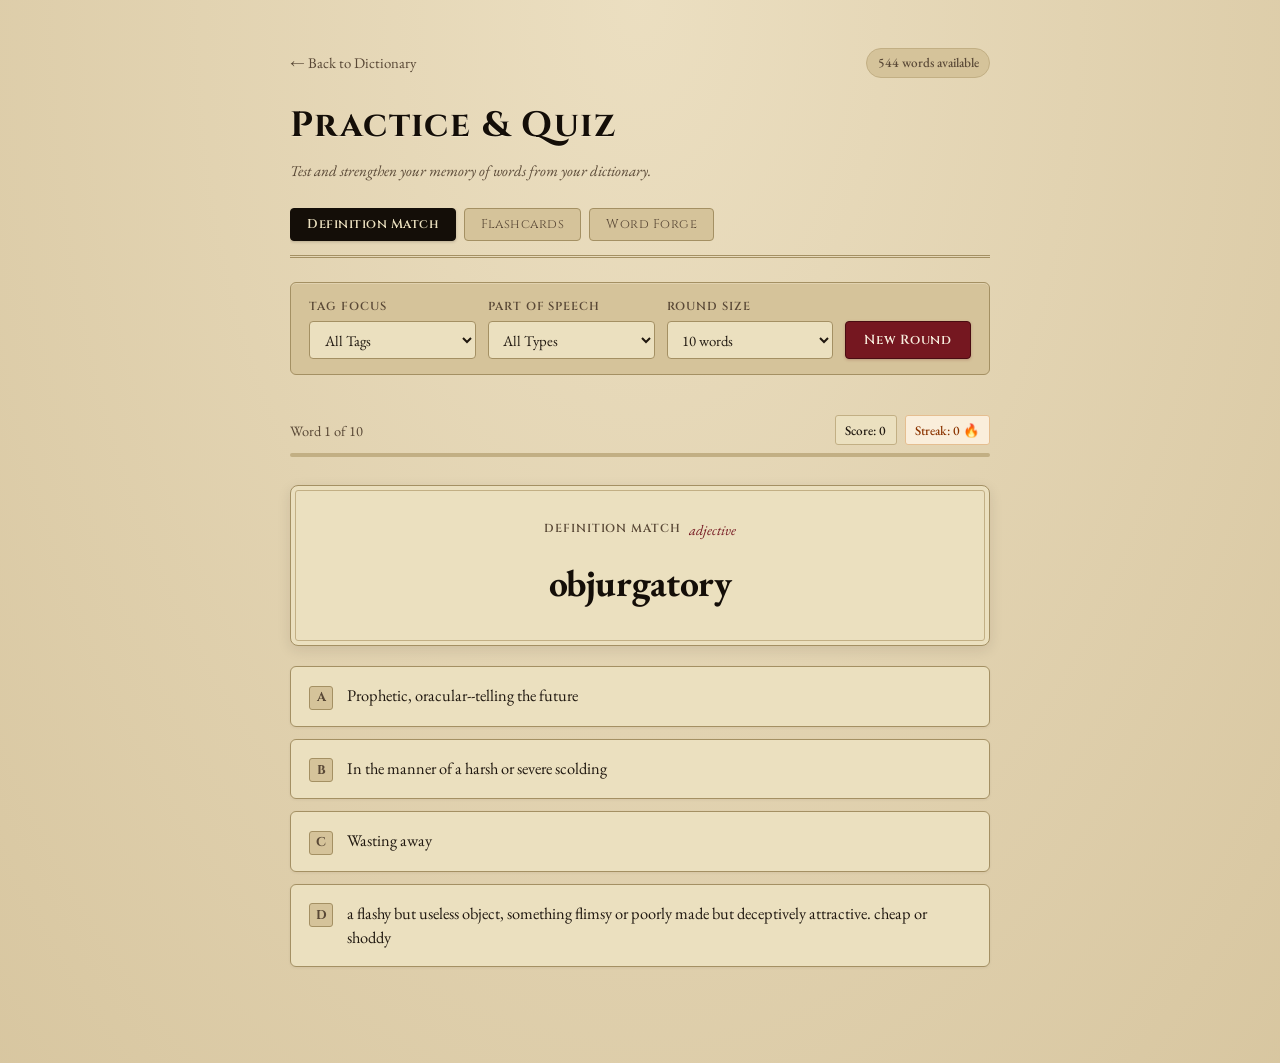
==== commit 35db3f67: "Update all 544 dictionary entries, tags, and definitions from export backup" ====
--- a/practice.html
+++ b/practice.html
@@ -44,11 +44,17 @@
             <label for="practice-tag-select">Tag Focus</label>
             <select id="practice-tag-select" class="practice-select">
               <option value="all">All Tags</option>
+              <option value="architecture">architecture</option>
+              <option value="botany and zoology">botany and zoology</option>
+              <option value="christian">christian</option>
+              <option value="color">color</option>
+              <option value="french">french</option>
+              <option value="geology">geology</option>
+              <option value="latin">latin</option>
               <option value="medical">medical</option>
-              <option value="architecture">architecture</option>
-              <option value="christian">christian</option>
-              <option value="french">french</option>
-              <option value="latin">latin</option>
+              <option value="military">military</option>
+              <option value="nautical">nautical</option>
+              <option value="textiles">textiles</option>
             </select>
           </div>
 
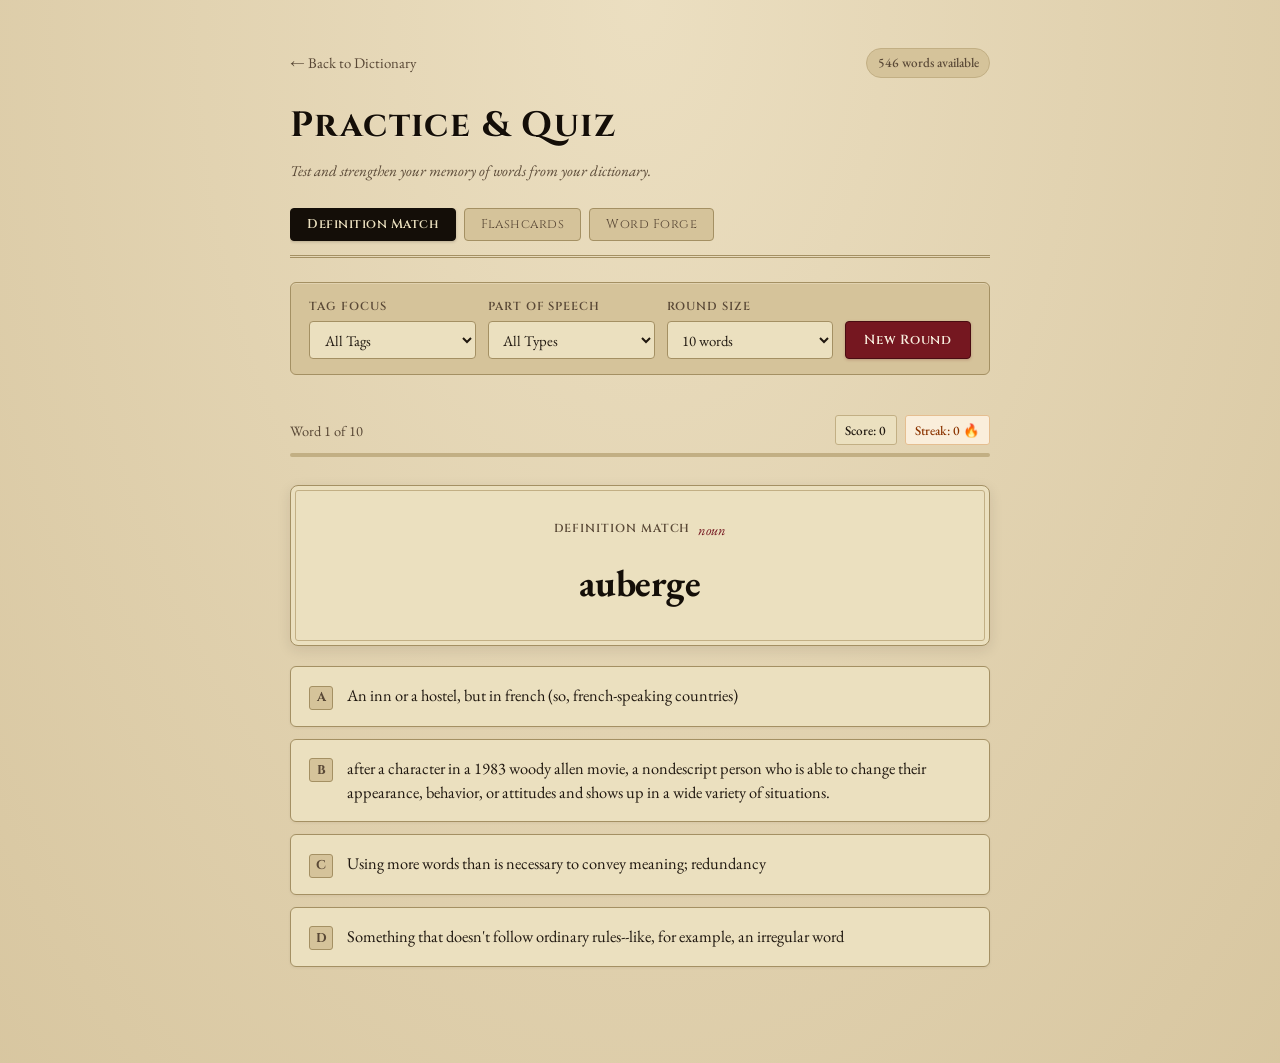
==== commit a7fc4b49: "Add red book emoji vector favicon and configurable port for dev server" ====
--- a/practice.html
+++ b/practice.html
@@ -6,6 +6,8 @@
   <meta name="theme-color" content="#e2d2ae">
   <meta name="description" content="Test and practice your vocabulary from Chelsea's Dictionary.">
   <title>Practice &amp; Quizzes &bull; Chelsea's Dictionary</title>
+  <link rel="icon" type="image/svg+xml" href="data:image/svg+xml,%3Csvg%20xmlns%3D%22http%3A//www.w3.org/2000/svg%22%20viewBox%3D%220%200%2036%2036%22%3E%3Cpath%20fill%3D%22%23A0041E%22%20d%3D%22M35%2026c0%202.209-1.791%204-4%204H5c-2.209%200-4-1.791-4-4V6.313C1%204.104%206.791%200%209%200h20.625C32.719%200%2035%202.312%2035%205.375V26z%22/%3E%3Cpath%20fill%3D%22%23CCD6DD%22%20d%3D%22M33%2030c0%202.209-1.791%204-4%204H7c-2.209%200-4-1.791-4-4V6c0-4.119-.021-4%205-4h21c2.209%200%204%201.791%204%204v24z%22/%3E%3Cpath%20fill%3D%22%23E1E8ED%22%20d%3D%22M31%2031c0%201.657-1.343%203-3%203H4c-1.657%200-3-1.343-3-3V7c0-1.657%201.343-3%203-3h24c1.657%200%203%201.343%203%203v24z%22/%3E%3Cpath%20fill%3D%22%23BE1931%22%20d%3D%22M31%2032c0%202.209-1.791%204-4%204H6c-2.209%200-4-1.791-4-4V10c0-2.209%201.791-4%204-4h21c2.209%200%204%201.791%204%204v22z%22/%3E%3Cpath%20fill%3D%22%23DD2E44%22%20d%3D%22M29%2032c0%202.209-1.791%204-4%204H6c-2.209%200-4-1.791-4-4V12c0-2.209%201.791-4%204-4h19.335C27.544%208%2029%209.456%2029%2011.665V32z%22/%3E%3Cpath%20fill%3D%22%23A0041E%22%20d%3D%22M6%206C4.312%206%204.269%204.078%205%203.25%205.832%202.309%207.125%202%209.438%202H11V0H8.281C4.312%200%201%202.5%201%205.375V32c0%202.209%201.791%204%204%204h2V6H6z%22/%3E%3C/svg%3E">
+  <link rel="alternate icon" href="favicon.svg?v=2" type="image/svg+xml">
   <link rel="preconnect" href="https://fonts.googleapis.com">
   <link rel="preconnect" href="https://fonts.gstatic.com" crossorigin>
   <link href="https://fonts.googleapis.com/css2?family=Cinzel:wght@500;600;700&family=EB+Garamond:ital,wght@0,400..700;1,400..700&family=Libre+Baskerville:ital,wght@0,400;0,700;1,400&display=swap" rel="stylesheet">
--- a/css/styles.css
+++ b/css/styles.css
@@ -129,7 +129,8 @@
   background-color: #f2e7cc;
 }
 
-.export-btn {
+.export-btn,
+.sync-btn {
   background-color: var(--bg-card-highlight);
   color: var(--text);
   border: 1px solid var(--border-dark);
@@ -143,7 +144,8 @@
   transition: all 0.15s ease;
 }
 
-.export-btn:hover {
+.export-btn:hover,
+.sync-btn:hover {
   border-color: var(--text-muted);
   background-color: #f2e7cc;
   color: var(--ink-black);
@@ -751,6 +753,177 @@
   overflow-y: auto;
   white-space: pre-wrap;
   word-break: break-word;
+}
+
+/* GitHub Cloud Sync Dialog */
+.sync-status-card {
+  background: var(--bg-card-highlight);
+  border: 1px solid var(--border-dark);
+  border-radius: 4px;
+  padding: 0.75rem 1rem;
+  margin-bottom: 1.15rem;
+}
+
+.sync-status-header {
+  display: flex;
+  align-items: center;
+  gap: 0.5rem;
+  font-family: var(--font-serif);
+  font-weight: 600;
+  font-size: 0.95rem;
+  color: var(--ink-black);
+}
+
+.sync-status-dot {
+  width: 10px;
+  height: 10px;
+  border-radius: 50%;
+  display: inline-block;
+  background-color: #9e9e9e;
+  transition: background-color 0.2s ease;
+}
+
+.sync-status-dot.dot-connected {
+  background-color: #2e7d32;
+  box-shadow: 0 0 0 2px rgba(46, 125, 50, 0.25);
+}
+
+.sync-status-dot.dot-syncing {
+  background-color: #c67d00;
+  box-shadow: 0 0 0 2px rgba(198, 125, 0, 0.25);
+  animation: pulse-sync 1s infinite alternate;
+}
+
+@keyframes pulse-sync {
+  from { opacity: 0.4; }
+  to { opacity: 1; }
+}
+
+.sync-status-dot.dot-disconnected {
+  background-color: #8a661c;
+}
+
+.sync-status-dot.dot-error {
+  background-color: #b71c1c;
+  box-shadow: 0 0 0 2px rgba(183, 28, 28, 0.25);
+}
+
+.sync-status-detail {
+  font-family: var(--font-serif);
+  font-size: 0.85rem;
+  color: var(--text-muted);
+  margin: 0.35rem 0 0 0;
+  line-height: 1.45;
+}
+
+.sync-actions-row {
+  display: flex;
+  gap: 0.75rem;
+  margin-bottom: 1rem;
+}
+
+.sync-action-btn {
+  flex: 1;
+  padding: 0.65rem 0.85rem;
+  font-size: 0.875rem;
+  font-family: var(--font-display);
+  font-weight: 600;
+  letter-spacing: 0.03em;
+  text-align: center;
+  cursor: pointer;
+  border-radius: 4px;
+  transition: all 0.15s ease;
+}
+
+.btn-secondary {
+  background: var(--bg-card);
+  color: var(--text);
+  border: 1px solid var(--border-dark);
+}
+
+.btn-secondary:hover {
+  background: #f2e7cc;
+  border-color: var(--text);
+  color: var(--ink-black);
+}
+
+.token-input-wrapper {
+  display: flex;
+  gap: 0.4rem;
+  align-items: center;
+}
+
+.token-input-wrapper input {
+  flex: 1;
+}
+
+.token-toggle-btn {
+  background: var(--bg-card);
+  border: 1px solid var(--border-dark);
+  color: var(--text);
+  padding: 0.5rem 0.75rem;
+  border-radius: 4px;
+  cursor: pointer;
+  font-size: 0.95rem;
+  transition: all 0.15s ease;
+}
+
+.token-toggle-btn:hover {
+  background: #f2e7cc;
+  border-color: var(--text);
+}
+
+.sync-options-row {
+  margin-top: 0.75rem;
+}
+
+.sync-checkbox-label {
+  display: flex;
+  align-items: center;
+  gap: 0.5rem;
+  font-family: var(--font-serif);
+  font-size: 0.875rem;
+  color: var(--text);
+  cursor: pointer;
+}
+
+.sync-checkbox-label input[type="checkbox"] {
+  width: auto;
+  accent-color: var(--accent-crimson);
+  cursor: pointer;
+}
+
+.sync-instructions-accordion {
+  margin-top: 1rem;
+  border: 1px dashed var(--border-dark);
+  border-radius: 4px;
+  padding: 0.6rem 0.85rem;
+  background: rgba(246, 236, 220, 0.4);
+  font-family: var(--font-serif);
+  font-size: 0.85rem;
+}
+
+.sync-instructions-accordion summary {
+  cursor: pointer;
+  font-weight: 600;
+  color: var(--accent-crimson);
+  outline: none;
+}
+
+.instructions-content {
+  margin-top: 0.65rem;
+  padding-left: 0.25rem;
+  line-height: 1.5;
+  color: var(--text);
+}
+
+.instructions-content ol {
+  padding-left: 1.25rem;
+  margin: 0.35rem 0 0 0;
+}
+
+.instructions-content li {
+  margin-bottom: 0.35rem;
 }
 
 .modal-actions {
@@ -2019,7 +2192,8 @@
     padding: 0.45rem 0.65rem;
   }
 
-  .export-btn {
+  .export-btn,
+  .sync-btn {
     flex-shrink: 0;
     min-height: 42px;
     padding: 0.5rem 0.75rem;
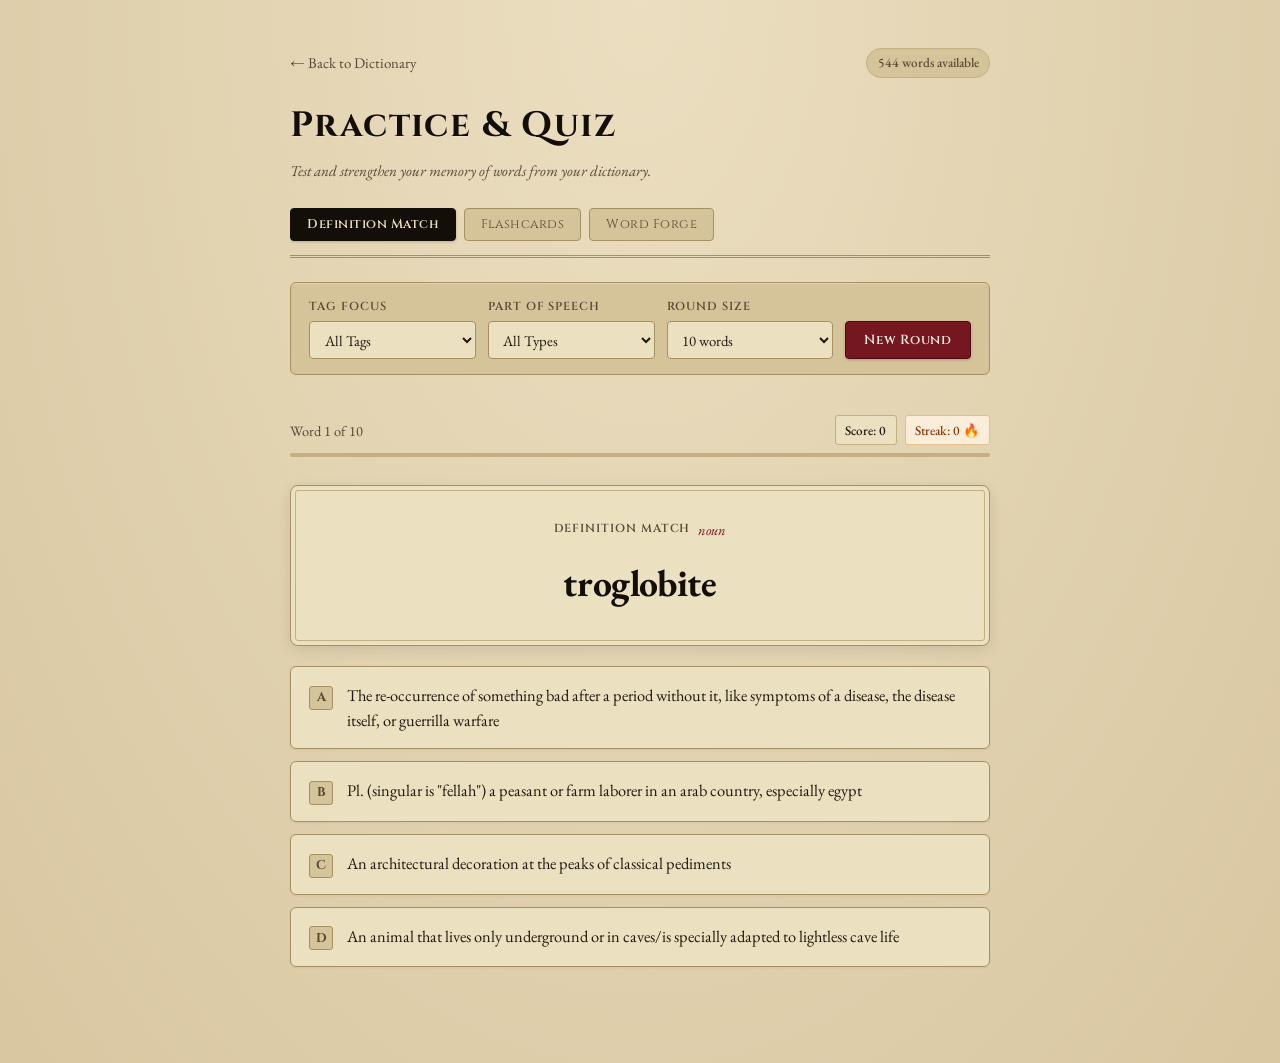
==== commit eff740b4: "Add Apple touch icon, Google Drive sync, alphabet index, and fix dev server reload loop" ====
--- a/practice.html
+++ b/practice.html
@@ -8,6 +8,8 @@
   <title>Practice &amp; Quizzes &bull; Chelsea's Dictionary</title>
   <link rel="icon" type="image/svg+xml" href="data:image/svg+xml,%3Csvg%20xmlns%3D%22http%3A//www.w3.org/2000/svg%22%20viewBox%3D%220%200%2036%2036%22%3E%3Cpath%20fill%3D%22%23A0041E%22%20d%3D%22M35%2026c0%202.209-1.791%204-4%204H5c-2.209%200-4-1.791-4-4V6.313C1%204.104%206.791%200%209%200h20.625C32.719%200%2035%202.312%2035%205.375V26z%22/%3E%3Cpath%20fill%3D%22%23CCD6DD%22%20d%3D%22M33%2030c0%202.209-1.791%204-4%204H7c-2.209%200-4-1.791-4-4V6c0-4.119-.021-4%205-4h21c2.209%200%204%201.791%204%204v24z%22/%3E%3Cpath%20fill%3D%22%23E1E8ED%22%20d%3D%22M31%2031c0%201.657-1.343%203-3%203H4c-1.657%200-3-1.343-3-3V7c0-1.657%201.343-3%203-3h24c1.657%200%203%201.343%203%203v24z%22/%3E%3Cpath%20fill%3D%22%23BE1931%22%20d%3D%22M31%2032c0%202.209-1.791%204-4%204H6c-2.209%200-4-1.791-4-4V10c0-2.209%201.791-4%204-4h21c2.209%200%204%201.791%204%204v22z%22/%3E%3Cpath%20fill%3D%22%23DD2E44%22%20d%3D%22M29%2032c0%202.209-1.791%204-4%204H6c-2.209%200-4-1.791-4-4V12c0-2.209%201.791-4%204-4h19.335C27.544%208%2029%209.456%2029%2011.665V32z%22/%3E%3Cpath%20fill%3D%22%23A0041E%22%20d%3D%22M6%206C4.312%206%204.269%204.078%205%203.25%205.832%202.309%207.125%202%209.438%202H11V0H8.281C4.312%200%201%202.5%201%205.375V32c0%202.209%201.791%204%204%204h2V6H6z%22/%3E%3C/svg%3E">
   <link rel="alternate icon" href="favicon.svg?v=2" type="image/svg+xml">
+  <link rel="apple-touch-icon" sizes="180x180" href="apple-touch-icon.png">
+  <link rel="apple-touch-icon" href="apple-touch-icon.png">
   <link rel="preconnect" href="https://fonts.googleapis.com">
   <link rel="preconnect" href="https://fonts.gstatic.com" crossorigin>
   <link href="https://fonts.googleapis.com/css2?family=Cinzel:wght@500;600;700&family=EB+Garamond:ital,wght@0,400..700;1,400..700&family=Libre+Baskerville:ital,wght@0,400;0,700;1,400&display=swap" rel="stylesheet">
--- a/css/styles.css
+++ b/css/styles.css
@@ -37,7 +37,7 @@
   scroll-behavior: smooth;
 }
 
-button, input, select, textarea, .filter-link, .tag-filter-btn, .tag-badge, .pos-choice-btn, .tag-choice-btn {
+button, input, select, textarea, .filter-link, .tag-filter-btn, .tag-badge, .pos-choice-btn, .tag-choice-btn, .alpha-jump-btn, .letter-section-top-link {
   touch-action: manipulation;
 }
 
@@ -129,8 +129,7 @@
   background-color: #f2e7cc;
 }
 
-.export-btn,
-.sync-btn {
+.export-btn {
   background-color: var(--bg-card-highlight);
   color: var(--text);
   border: 1px solid var(--border-dark);
@@ -144,8 +143,7 @@
   transition: all 0.15s ease;
 }
 
-.export-btn:hover,
-.sync-btn:hover {
+.export-btn:hover {
   border-color: var(--text-muted);
   background-color: #f2e7cc;
   color: var(--ink-black);
@@ -299,6 +297,171 @@
   color: var(--bg-card-highlight);
   border-color: var(--ink-black);
   font-weight: 600;
+}
+
+/* ==========================================================================
+   Alphabet Quick-Jump Index Navigation Bar
+   ========================================================================== */
+.alphabet-nav {
+  position: -webkit-sticky;
+  position: sticky;
+  top: 0;
+  top: env(safe-area-inset-top, 0px);
+  z-index: 50;
+  background-color: var(--bg);
+  background-color: rgba(226, 210, 174, 0.96);
+  backdrop-filter: blur(8px);
+  -webkit-backdrop-filter: blur(8px);
+  border-top: 1px solid var(--border);
+  border-bottom: 2px double var(--border-dark);
+  padding: 0.4rem 0.25rem;
+  margin-bottom: 1.25rem;
+  box-shadow: 0 2px 8px rgba(32, 24, 16, 0.06);
+  transition: box-shadow 0.2s ease;
+}
+
+.alphabet-nav-inner {
+  display: flex;
+  align-items: center;
+  justify-content: space-between;
+  flex-wrap: wrap;
+  gap: 2px;
+  width: 100%;
+}
+
+.alpha-jump-btn {
+  background: transparent;
+  border: 1px solid transparent;
+  color: var(--text-muted);
+  font-family: var(--font-display);
+  font-size: 0.775rem;
+  font-weight: 600;
+  min-width: 22px;
+  height: 27px;
+  padding: 0 2px;
+  display: inline-flex;
+  align-items: center;
+  justify-content: center;
+  border-radius: 3px;
+  cursor: pointer;
+  line-height: 1;
+  transition: all 0.15s ease;
+  user-select: none;
+  text-decoration: none;
+}
+
+.alpha-jump-btn:hover:not(.disabled) {
+  background-color: var(--bg-card-highlight);
+  border-color: var(--border-dark);
+  color: var(--accent-crimson);
+  transform: translateY(-1px);
+}
+
+.alpha-jump-btn.active {
+  background-color: var(--accent-crimson);
+  color: #f6ecdc;
+  border-color: #4a0c12;
+  font-weight: 700;
+  box-shadow: 0 1px 3px rgba(117, 23, 32, 0.35);
+}
+
+.alpha-jump-btn.disabled {
+  opacity: 0.22;
+  cursor: default;
+  pointer-events: none;
+  color: var(--text-light);
+}
+
+.alpha-jump-btn.top-btn {
+  font-family: var(--font-serif);
+  font-size: 0.85rem;
+  font-weight: 700;
+  color: var(--accent-gold);
+}
+
+.alpha-jump-btn.top-btn:hover {
+  color: var(--ink-black);
+  background-color: var(--bg-card-highlight);
+  border-color: var(--border-dark);
+}
+
+/* ==========================================================================
+   Letter Section Headers
+   ========================================================================== */
+.letter-section-header {
+  display: flex;
+  align-items: baseline;
+  justify-content: space-between;
+  padding: 1.75rem 0 0.5rem;
+  margin-top: 1rem;
+  border-bottom: 2px solid var(--ink-black);
+  position: relative;
+  scroll-margin-top: 55px; /* Offset for sticky alphabet nav */
+  transition: background-color 0.4s ease;
+}
+
+.letter-section-header:first-of-type {
+  margin-top: 0;
+  padding-top: 0.5rem;
+}
+
+.letter-section-title-wrap {
+  display: flex;
+  align-items: baseline;
+  gap: 0.75rem;
+}
+
+.letter-section-char {
+  font-family: var(--font-display);
+  font-size: 2.2rem;
+  font-weight: 700;
+  line-height: 1;
+  color: var(--accent-crimson);
+  letter-spacing: 0.02em;
+  text-shadow: 0 1px 0 rgba(243, 233, 208, 0.5);
+}
+
+.letter-section-count {
+  font-family: var(--font-serif);
+  font-style: italic;
+  font-size: 0.9rem;
+  color: var(--text-muted);
+}
+
+.letter-section-top-link {
+  background: none;
+  border: none;
+  font-family: var(--font-serif);
+  font-style: italic;
+  font-size: 0.825rem;
+  color: var(--text-light);
+  cursor: pointer;
+  padding: 0.2rem 0.5rem;
+  border-radius: 3px;
+  transition: all 0.15s ease;
+}
+
+.letter-section-top-link:hover {
+  color: var(--accent-crimson);
+  background-color: var(--bg-card);
+}
+
+.letter-section-header.highlight-pulse {
+  animation: letterPulse 1.2s ease-out;
+}
+
+@keyframes letterPulse {
+  0% {
+    background-color: rgba(117, 23, 32, 0.16);
+    padding-left: 0.5rem;
+    padding-right: 0.5rem;
+    border-radius: 4px;
+  }
+  100% {
+    background-color: transparent;
+    padding-left: 0;
+    padding-right: 0;
+  }
 }
 
 /* ==========================================================================
@@ -755,175 +918,376 @@
   word-break: break-word;
 }
 
-/* GitHub Cloud Sync Dialog */
-.sync-status-card {
+/* ==========================================================================
+   Google Drive Cloud Storage & Sync
+   ========================================================================== */
+.header-sync-area {
+  position: relative;
+  display: inline-flex;
+  align-items: center;
+}
+
+.drive-sync-btn {
+  background-color: var(--bg-card-highlight);
+  color: var(--text);
+  border: 1px solid var(--border-dark);
+  padding: 0.45rem 0.85rem;
+  border-radius: 4px;
+  font-size: 0.875rem;
+  font-family: var(--font-serif);
+  font-weight: 600;
+  cursor: pointer;
+  box-shadow: 0 1px 2px rgba(32, 24, 16, 0.06);
+  transition: all 0.15s ease;
+  display: inline-flex;
+  align-items: center;
+  gap: 0.45rem;
+  user-select: none;
+}
+
+.drive-sync-btn:hover {
+  border-color: var(--accent-crimson);
+  color: var(--accent-crimson);
+  background-color: #f2e7cc;
+}
+
+.drive-sync-indicator {
+  width: 8px;
+  height: 8px;
+  border-radius: 50%;
+  background: var(--text-light);
+  display: inline-block;
+  transition: background-color 0.25s ease;
+}
+
+.drive-sync-btn.synced {
+  border-color: rgba(46, 125, 50, 0.5);
+  color: var(--ink-black);
+}
+
+.drive-sync-btn.synced .drive-sync-indicator {
+  background: #2e7d32;
+  box-shadow: 0 0 0 2px rgba(46, 125, 50, 0.25);
+}
+
+.drive-sync-btn.syncing .drive-sync-indicator {
+  background: #c67d00;
+  box-shadow: 0 0 0 2px rgba(198, 125, 0, 0.25);
+  animation: syncPulse 1s infinite alternate;
+}
+
+.drive-sync-btn.error .drive-sync-indicator {
+  background: #b71c1c;
+  box-shadow: 0 0 0 2px rgba(183, 28, 28, 0.25);
+}
+
+@keyframes syncPulse {
+  from { opacity: 0.35; transform: scale(0.85); }
+  to { opacity: 1; transform: scale(1.2); }
+}
+
+.drive-icon {
+  display: inline-block;
+  opacity: 0.85;
+  flex-shrink: 0;
+}
+
+.drive-status-label {
+  font-weight: 600;
+  letter-spacing: 0.01em;
+}
+
+/* Drive Sync Popover Dropdown */
+.sync-popover {
+  position: absolute;
+  top: calc(100% + 8px);
+  right: 0;
+  width: 280px;
+  max-width: calc(100vw - 2rem);
+  background: var(--bg-card);
+  border: 1px solid var(--border-dark);
+  border-radius: 6px;
+  box-shadow: 0 8px 26px rgba(32, 24, 16, 0.25);
+  padding: 1rem;
+  z-index: 200;
+  font-family: var(--font-serif);
+  animation: modalFade 0.18s cubic-bezier(0.16, 1, 0.3, 1);
+}
+
+.sync-popover-header {
+  display: flex;
+  align-items: center;
+  gap: 0.65rem;
+  margin-bottom: 0.75rem;
+  padding-bottom: 0.65rem;
+  border-bottom: 1px solid var(--border);
+}
+
+.user-avatar {
+  width: 32px;
+  height: 32px;
+  border-radius: 50%;
   background: var(--bg-card-highlight);
   border: 1px solid var(--border-dark);
+  color: var(--ink-black);
+  font-weight: 600;
+  display: flex;
+  align-items: center;
+  justify-content: center;
+  font-size: 0.85rem;
+  overflow: hidden;
+  flex-shrink: 0;
+}
+
+.user-avatar img {
+  width: 100%;
+  height: 100%;
+  object-fit: cover;
+}
+
+.user-meta {
+  display: flex;
+  flex-direction: column;
+  overflow: hidden;
+  min-width: 0;
+}
+
+.user-name {
+  font-size: 0.95rem;
+  font-weight: 600;
+  color: var(--ink-black);
+  white-space: nowrap;
+  overflow: hidden;
+  text-overflow: ellipsis;
+}
+
+.user-email {
+  font-size: 0.8rem;
+  color: var(--text-muted);
+  white-space: nowrap;
+  overflow: hidden;
+  text-overflow: ellipsis;
+}
+
+.sync-popover-status {
+  font-size: 0.85rem;
+  color: var(--text-muted);
+  margin-bottom: 0.85rem;
+  line-height: 1.45;
+}
+
+.sync-popover-actions {
+  display: flex;
+  flex-direction: column;
+  gap: 0.45rem;
+}
+
+.sync-action-btn {
+  background: var(--bg-card-highlight);
+  border: 1px solid var(--border-dark);
   border-radius: 4px;
-  padding: 0.75rem 1rem;
+  padding: 0.45rem 0.75rem;
+  font-family: var(--font-serif);
+  font-size: 0.875rem;
+  font-weight: 600;
+  color: var(--text);
+  cursor: pointer;
+  text-align: center;
+  transition: all 0.15s ease;
+  user-select: none;
+}
+
+.sync-action-btn:hover {
+  background: #f2e7cc;
+  border-color: var(--text-muted);
+  color: var(--ink-black);
+}
+
+.sync-action-btn.primary {
+  background: var(--accent-crimson);
+  color: #f6ecdc;
+  border-color: #4a0c12;
+}
+
+.sync-action-btn.primary:hover {
+  background: var(--accent-crimson-hover);
+  color: #ffffff;
+}
+
+.sync-action-btn.danger {
+  color: #b71c1c;
+  border-color: rgba(183, 28, 28, 0.35);
+  background: rgba(183, 28, 28, 0.05);
+}
+
+.sync-action-btn.danger:hover {
+  background: rgba(183, 28, 28, 0.12);
+  border-color: #b71c1c;
+}
+
+/* Google Drive Settings Modal */
+.drive-modal-overlay {
+  position: fixed;
+  inset: 0;
+  background: rgba(32, 24, 16, 0.55);
+  backdrop-filter: blur(2px);
+  display: flex;
+  align-items: center;
+  justify-content: center;
+  z-index: 500;
+  padding: 1.25rem;
+  animation: modalFade 0.2s cubic-bezier(0.16, 1, 0.3, 1);
+}
+
+.drive-modal-card {
+  background: var(--bg-card);
+  border: 1px solid var(--border-dark);
+  border-radius: 6px;
+  width: 100%;
+  max-width: 520px;
+  box-shadow: 0 16px 42px rgba(32, 24, 16, 0.3);
+  padding: 1.6rem 1.8rem;
+  color: var(--text);
+  max-height: 90vh;
+  overflow-y: auto;
+}
+
+.drive-modal-card .modal-card-header {
+  display: flex;
+  justify-content: space-between;
+  align-items: center;
+  margin-bottom: 0.75rem;
+  padding-bottom: 0.5rem;
+  border-bottom: 1px solid var(--border);
+}
+
+.drive-modal-card .modal-title {
+  font-family: var(--font-display);
+  font-size: 1.3rem;
+  font-weight: 700;
+  letter-spacing: 0.03em;
+  color: var(--ink-black);
+}
+
+.modal-intro {
+  font-size: 0.95rem;
+  color: var(--text-muted);
+  line-height: 1.5;
   margin-bottom: 1.15rem;
 }
 
-.sync-status-header {
-  display: flex;
-  align-items: center;
-  gap: 0.5rem;
-  font-family: var(--font-serif);
-  font-weight: 600;
-  font-size: 0.95rem;
+.modal-field {
+  display: flex;
+  flex-direction: column;
+  gap: 0.4rem;
+  margin-bottom: 1.15rem;
+}
+
+.modal-label {
+  font-size: 0.92rem;
+  font-weight: 600;
   color: var(--ink-black);
 }
 
-.sync-status-dot {
-  width: 10px;
-  height: 10px;
-  border-radius: 50%;
+.modal-text-input {
+  background: var(--bg-card-highlight);
+  border: 1px solid var(--border-dark);
+  border-radius: 4px;
+  padding: 0.55rem 0.8rem;
+  font-family: monospace;
+  font-size: 0.85rem;
+  color: var(--text);
+  outline: none;
+  width: 100%;
+  transition: border-color 0.2s ease;
+}
+
+.modal-text-input:focus {
+  border-color: var(--accent-crimson);
+  box-shadow: 0 0 0 2px rgba(117, 23, 32, 0.2);
+}
+
+.modal-guide-box {
+  background: var(--bg-card-highlight);
+  border: 1px solid var(--border-dark);
+  border-radius: 4px;
+  padding: 0.9rem 1.1rem;
+  margin-bottom: 1.35rem;
+  font-size: 0.85rem;
+  color: var(--text-muted);
+  line-height: 1.55;
+}
+
+.guide-title {
+  font-weight: 600;
+  color: var(--ink-black);
+  margin-bottom: 0.35rem;
+}
+
+.guide-steps {
+  padding-left: 1.2rem;
+}
+
+.guide-steps li {
+  margin-bottom: 0.35rem;
+}
+
+.guide-steps a {
+  color: var(--accent-crimson);
+  text-decoration: underline;
+  text-underline-offset: 2px;
+}
+
+.guide-code {
+  font-family: monospace;
+  font-size: 0.8rem;
+  background: rgba(32, 24, 16, 0.08);
+  padding: 0.1rem 0.35rem;
+  border-radius: 3px;
+  color: var(--ink-black);
   display: inline-block;
-  background-color: #9e9e9e;
-  transition: background-color 0.2s ease;
-}
-
-.sync-status-dot.dot-connected {
-  background-color: #2e7d32;
-  box-shadow: 0 0 0 2px rgba(46, 125, 50, 0.25);
-}
-
-.sync-status-dot.dot-syncing {
-  background-color: #c67d00;
-  box-shadow: 0 0 0 2px rgba(198, 125, 0, 0.25);
-  animation: pulse-sync 1s infinite alternate;
-}
-
-@keyframes pulse-sync {
-  from { opacity: 0.4; }
-  to { opacity: 1; }
-}
-
-.sync-status-dot.dot-disconnected {
-  background-color: #8a661c;
-}
-
-.sync-status-dot.dot-error {
-  background-color: #b71c1c;
-  box-shadow: 0 0 0 2px rgba(183, 28, 28, 0.25);
-}
-
-.sync-status-detail {
-  font-family: var(--font-serif);
-  font-size: 0.85rem;
-  color: var(--text-muted);
-  margin: 0.35rem 0 0 0;
-  line-height: 1.45;
-}
-
-.sync-actions-row {
-  display: flex;
-  gap: 0.75rem;
-  margin-bottom: 1rem;
-}
-
-.sync-action-btn {
-  flex: 1;
-  padding: 0.65rem 0.85rem;
-  font-size: 0.875rem;
-  font-family: var(--font-display);
-  font-weight: 600;
-  letter-spacing: 0.03em;
-  text-align: center;
-  cursor: pointer;
+  margin-top: 0.15rem;
+}
+
+.modal-footer-actions {
+  display: flex;
+  justify-content: flex-end;
+  gap: 0.65rem;
+  margin-top: 1.25rem;
+}
+
+.modal-btn {
+  font-family: var(--font-serif);
+  font-size: 0.925rem;
+  font-weight: 600;
+  padding: 0.5rem 1.15rem;
   border-radius: 4px;
+  cursor: pointer;
   transition: all 0.15s ease;
-}
-
-.btn-secondary {
-  background: var(--bg-card);
+  border: 1px solid transparent;
+}
+
+.modal-btn.primary {
+  background: var(--accent-crimson);
+  color: #f6ecdc;
+  border-color: #4a0c12;
+}
+
+.modal-btn.primary:hover {
+  background: var(--accent-crimson-hover);
+  color: #ffffff;
+}
+
+.modal-btn.secondary {
+  background: transparent;
+  border-color: var(--border-dark);
+  color: var(--text-muted);
+}
+
+.modal-btn.secondary:hover {
+  background: #f2e7cc;
   color: var(--text);
-  border: 1px solid var(--border-dark);
-}
-
-.btn-secondary:hover {
-  background: #f2e7cc;
   border-color: var(--text);
-  color: var(--ink-black);
-}
-
-.token-input-wrapper {
-  display: flex;
-  gap: 0.4rem;
-  align-items: center;
-}
-
-.token-input-wrapper input {
-  flex: 1;
-}
-
-.token-toggle-btn {
-  background: var(--bg-card);
-  border: 1px solid var(--border-dark);
-  color: var(--text);
-  padding: 0.5rem 0.75rem;
-  border-radius: 4px;
-  cursor: pointer;
-  font-size: 0.95rem;
-  transition: all 0.15s ease;
-}
-
-.token-toggle-btn:hover {
-  background: #f2e7cc;
-  border-color: var(--text);
-}
-
-.sync-options-row {
-  margin-top: 0.75rem;
-}
-
-.sync-checkbox-label {
-  display: flex;
-  align-items: center;
-  gap: 0.5rem;
-  font-family: var(--font-serif);
-  font-size: 0.875rem;
-  color: var(--text);
-  cursor: pointer;
-}
-
-.sync-checkbox-label input[type="checkbox"] {
-  width: auto;
-  accent-color: var(--accent-crimson);
-  cursor: pointer;
-}
-
-.sync-instructions-accordion {
-  margin-top: 1rem;
-  border: 1px dashed var(--border-dark);
-  border-radius: 4px;
-  padding: 0.6rem 0.85rem;
-  background: rgba(246, 236, 220, 0.4);
-  font-family: var(--font-serif);
-  font-size: 0.85rem;
-}
-
-.sync-instructions-accordion summary {
-  cursor: pointer;
-  font-weight: 600;
-  color: var(--accent-crimson);
-  outline: none;
-}
-
-.instructions-content {
-  margin-top: 0.65rem;
-  padding-left: 0.25rem;
-  line-height: 1.5;
-  color: var(--text);
-}
-
-.instructions-content ol {
-  padding-left: 1.25rem;
-  margin: 0.35rem 0 0 0;
-}
-
-.instructions-content li {
-  margin-bottom: 0.35rem;
 }
 
 .modal-actions {
@@ -2193,7 +2557,7 @@
   }
 
   .export-btn,
-  .sync-btn {
+  .drive-sync-btn {
     flex-shrink: 0;
     min-height: 42px;
     padding: 0.5rem 0.75rem;
@@ -2293,6 +2657,32 @@
     padding: 0.35rem 0.75rem;
     font-size: 0.8rem;
     min-height: 32px;
+  }
+
+  /* Alphabet Quick-Jump Index (Mobile) */
+  .alphabet-nav {
+    padding: 0.35rem 0.15rem;
+    margin-bottom: 1rem;
+  }
+
+  .alphabet-nav-inner {
+    justify-content: center;
+    gap: 2px 2px;
+  }
+
+  .alpha-jump-btn {
+    min-width: 21px;
+    height: 26px;
+    font-size: 0.725rem;
+  }
+
+  .letter-section-header {
+    scroll-margin-top: 75px;
+    padding: 1.25rem 0 0.4rem;
+  }
+
+  .letter-section-char {
+    font-size: 1.85rem;
   }
 
   /* Word Items */
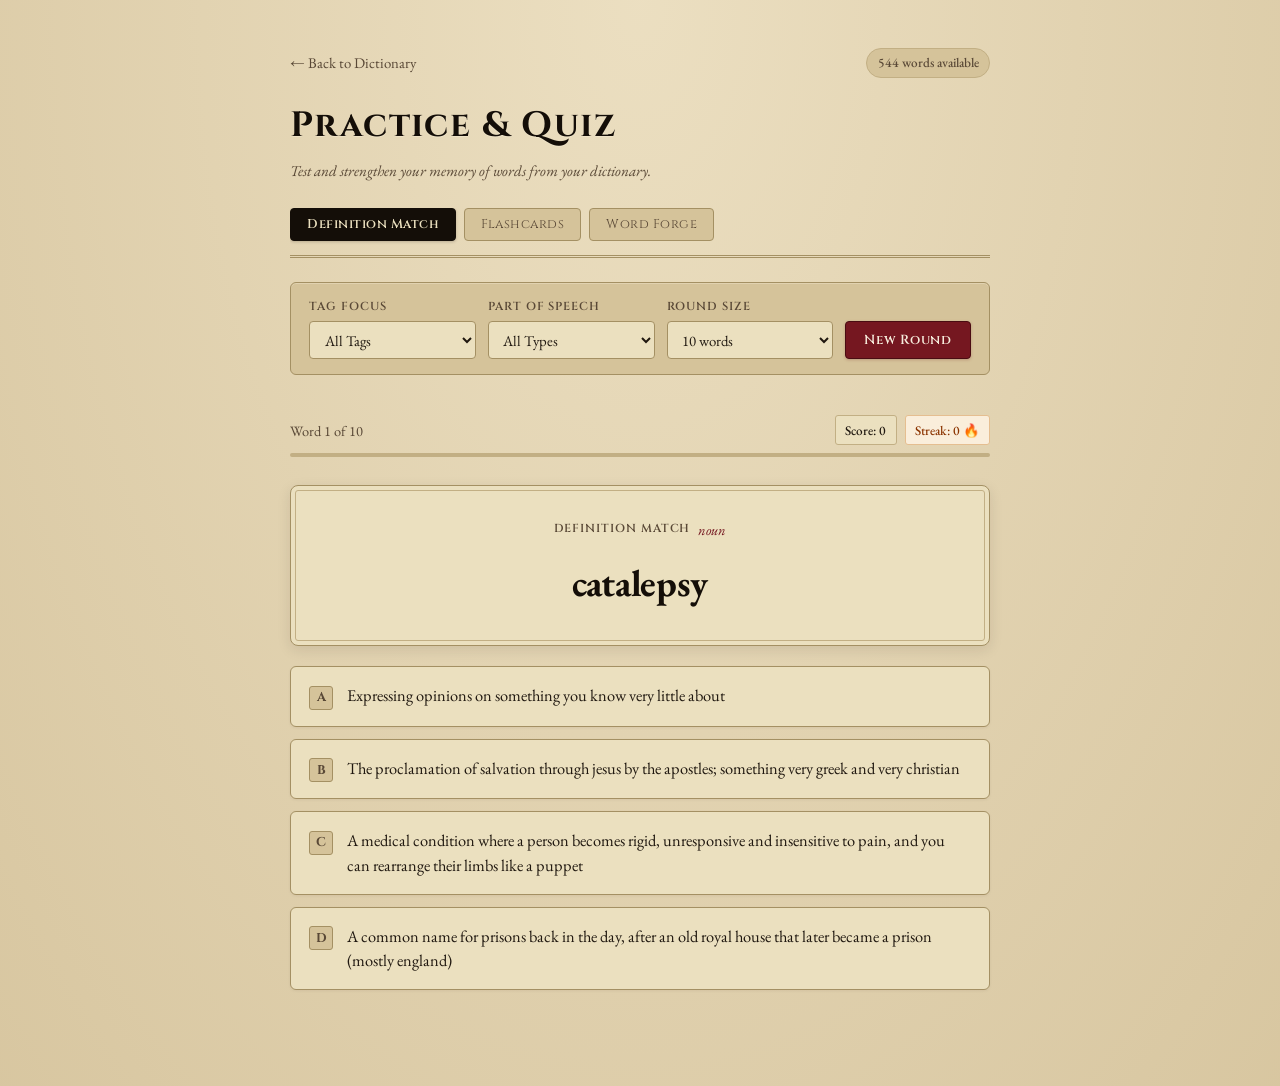
==== commit 8454e346: "Add web app manifest and link it in HTML files" ====
--- a/practice.html
+++ b/practice.html
@@ -10,6 +10,7 @@
   <link rel="alternate icon" href="favicon.svg?v=2" type="image/svg+xml">
   <link rel="apple-touch-icon" sizes="180x180" href="apple-touch-icon.png">
   <link rel="apple-touch-icon" href="apple-touch-icon.png">
+  <link rel="manifest" href="site.webmanifest">
   <link rel="preconnect" href="https://fonts.googleapis.com">
   <link rel="preconnect" href="https://fonts.gstatic.com" crossorigin>
   <link href="https://fonts.googleapis.com/css2?family=Cinzel:wght@500;600;700&family=EB+Garamond:ital,wght@0,400..700;1,400..700&family=Libre+Baskerville:ital,wght@0,400;0,700;1,400&display=swap" rel="stylesheet">
